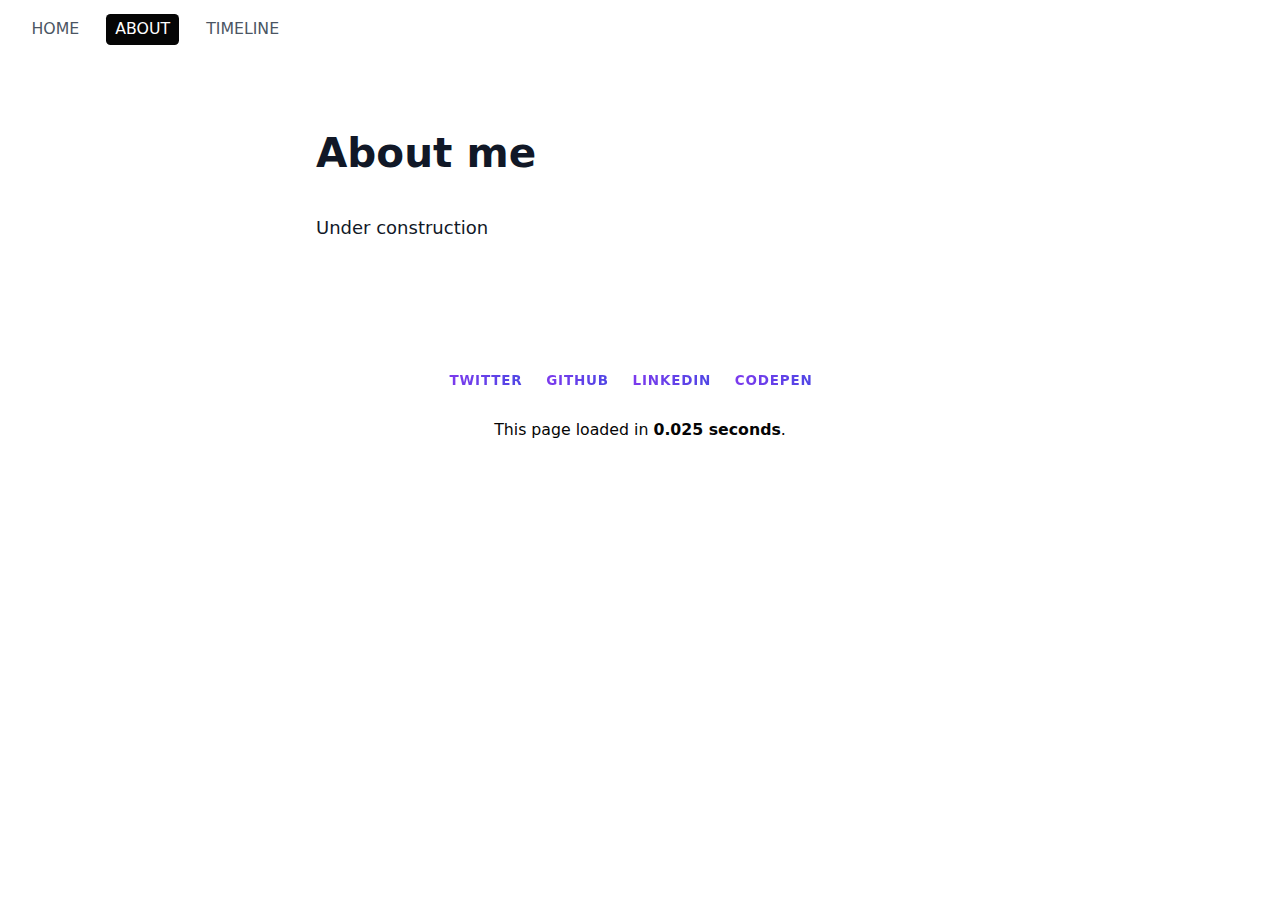
==== about/index.html @ caf1fb5d "deploy: ericvalois/ericvalois.com@c50c74c331e64dccc47ffd1e57af029adb27e770" ====
<!doctype html>
<html lang="en">
<head>
	<meta charset="UTF-8">
	<meta name="viewport" content="width=device-width, initial-scale=1">
	<meta http-equiv="X-UA-Compatible" content="IE=edge">
	<title>About me</title>
	<link rel="stylesheet" type="text/css" href="/assets/main.css" />
</head>
  <body class="font-sans text-black dark:text-white bg-white dark:bg-black">

    <nav class="flex items-center justify-between flex-wrap px-5 py-3 overflow-x-auto ">
  	
	<ul class="flex items-center">
		<li class="">
			<a 
				href="/" 
				class="filter-hover uppercase text-sm py-1 px-2 rounded mr-4 inline-block
					text-gray-600 dark:text-gray-300"
			>
				Home
			</a>
		</li>
		
			<li class="">
				<a 
					href="/about/" 
					class="filter-hover uppercase text-sm py-1 px-2 rounded mr-4 inline-block
						bg-black text-white dark:bg-white dark:text-black"
				>
					About
				</a>
			</li>
		
			<li class="">
				<a 
					href="/timeline/" 
					class="filter-hover uppercase text-sm py-1 px-2 rounded mr-4 inline-block
						text-gray-600 dark:text-gray-300"
				>
					Timeline
				</a>
			</li>
		
	</ul>
</nav>


    <main class="px-4 max-w-3xl mx-auto">
      <div class="prose dark:prose-dark py-10 lg:py-16 max-w-xl mx-auto">
  <h1>About me</h1>
  <p>
   Under construction
  </p>

</div>
    </main>

	<footer class="pb-6 text-sm text-center mt-12">

		<ul class="mt-0 mb-6 uppercase tracking-wider">
	<li class="inline list-none pr-4">
		<a class="link text-xs filter-hover transition-all font-semibold bg-clip-text text-transparent bg-gradient-to-r from-purple-600 to-indigo-600 dark:from-purple-400 dark:to-indigo-400" href="https://twitter.com/ericvalois" target="_blank" rel="noopener noreferrer">Twitter</a>
	</li>
	<li class="inline list-none pr-4">
		<a class="link text-xs" href="https://github.com/ericvalois" target="_blank" rel="noopener noreferrer">GitHub</a>
	</li>
	<li class="inline list-none pr-4">
		<a class="link text-xs" href="https://ca.linkedin.com/in/ericvalois" target="_blank" rel="noopener noreferrer">LinkedIn</a>
	</li>

	<li class="inline list-none pr-4">
		<a class="link text-xs" href="https://codepen.io/valois" target="_blank" rel="noopener noreferrer">CodePen</a>
	</li>
</ul>

		<span class="pagespeed"></span>

	</footer>

    <script defer src="/assets/main.js"></script>

	
		<!-- Cloudflare Web Analytics -->
		<script defer src='https://static.cloudflareinsights.com/beacon.min.js' data-cf-beacon='{"token": "58bc3103b95344048fcd22991de1e682"}'></script>
		<!-- End Cloudflare Web Analytics -->
	

  </body>
</html>
---- assets/main.css ----
/*! modern-normalize v1.0.0 | MIT License | https://github.com/sindresorhus/modern-normalize */:root{-moz-tab-size:4;-o-tab-size:4;tab-size:4}html{line-height:1.15;-webkit-text-size-adjust:100%}body{margin:0;font-family:system-ui,-apple-system,Segoe UI,Roboto,Helvetica,Arial,sans-serif,Apple Color Emoji,Segoe UI Emoji}hr{height:0;color:inherit}abbr[title]{-webkit-text-decoration:underline dotted;text-decoration:underline dotted}b,strong{font-weight:bolder}code,kbd,pre,samp{font-family:ui-monospace,SFMono-Regular,Consolas,Liberation Mono,Menlo,monospace;font-size:1em}small{font-size:80%}sub,sup{font-size:75%;line-height:0;position:relative;vertical-align:baseline}sub{bottom:-.25em}sup{top:-.5em}table{text-indent:0;border-color:inherit}button,input,optgroup,select,textarea{font-family:inherit;font-size:100%;line-height:1.15;margin:0}button,select{text-transform:none}[type=button],button{-webkit-appearance:button}legend{padding:0}progress{vertical-align:baseline}summary{display:list-item}blockquote,dd,dl,figure,h1,h2,h3,h4,h5,h6,hr,p,pre{margin:0}button{background-color:transparent;background-image:none}button:focus{outline:1px dotted;outline:5px auto -webkit-focus-ring-color}fieldset,ol,ul{margin:0;padding:0}ol,ul{list-style:none}html{font-family:ui-sans-serif,system-ui,-apple-system,BlinkMacSystemFont,Segoe UI,Roboto,Helvetica Neue,Arial,Noto Sans,sans-serif,Apple Color Emoji,Segoe UI Emoji,Segoe UI Symbol,Noto Color Emoji;line-height:1.5}body{font-family:inherit;line-height:inherit}*,:after,:before{box-sizing:border-box;border:0 solid #e5e7eb}hr{border-top-width:1px}img{border-style:solid}textarea{resize:vertical}input::-moz-placeholder,textarea::-moz-placeholder{color:#9ca3af}input:-ms-input-placeholder,textarea:-ms-input-placeholder{color:#9ca3af}input::placeholder,textarea::placeholder{color:#9ca3af}button{cursor:pointer}table{border-collapse:collapse}h1,h2,h3,h4,h5,h6{font-size:inherit;font-weight:inherit}a{color:inherit;text-decoration:inherit}button,input,optgroup,select,textarea{padding:0;line-height:inherit;color:inherit}code,kbd,pre,samp{font-family:ui-monospace,SFMono-Regular,Menlo,Monaco,Consolas,Liberation Mono,Courier New,monospace}audio,canvas,embed,iframe,img,object,svg,video{display:block;vertical-align:middle}img,video{max-width:100%;height:auto}html{font-size:18px}body{font-size:1rem}.icon{width:1em;height:1em}.filter-hover:not(:disabled):hover{filter:brightness(120%) hue-rotate(2deg)}@media (prefers-color-scheme:light){.filter-hover:not(:disabled):hover{filter:brightness(80%) hue-rotate(2deg)}}.dark\:prose-dark p a:not(:disabled):hover,.link:not(:disabled):hover,p a:not(:disabled):hover{filter:brightness(120%) hue-rotate(2deg)}@media (prefers-color-scheme:light){.dark\:prose-dark p a:not(:disabled):hover,.link:not(:disabled):hover,p a:not(:disabled):hover{filter:brightness(80%) hue-rotate(2deg)}}.dark\:prose-dark p a,.link,p a{-webkit-background-clip:text;background-clip:text;background-image:linear-gradient(90deg,var(--tw-gradient-stops));--tw-gradient-from:#7c3aed;--tw-gradient-stops:var(--tw-gradient-from),var(--tw-gradient-to,rgba(124,58,237,0));--tw-gradient-to:#4f46e5}@media (prefers-color-scheme:dark){.dark\:prose-dark p a,.link,p a{--tw-gradient-from:#a78bfa;--tw-gradient-stops:var(--tw-gradient-from),var(--tw-gradient-to,rgba(167,139,250,0));--tw-gradient-to:#818cf8}}.dark\:prose-dark p a,.link,p a{font-weight:600;color:transparent;transition-property:all;transition-timing-function:cubic-bezier(.4,0,.2,1);transition-duration:.15s}.default-bg{background-size:200% auto;transition:all .4s ease;box-shadow:0 4px 6px rgba(50,50,93,.11),0 1px 3px rgba(0,0,0,.08);background-image:linear-gradient(90deg,#9f7aea 0,#667eea 50%,#9f7aea)}.hover\:default-bg:hover{background-position:100%}@-webkit-keyframes gradient{0%{background-position:0 50%}50%{background-position:100% 50%}to{background-position:0 50%}}@keyframes gradient{0%{background-position:0 50%}50%{background-position:100% 50%}to{background-position:0 50%}}.zoom-img,.zoom-img-wrap{position:relative;z-index:666;transition:all .3s}img.zoom-img{cursor:pointer;cursor:-moz-zoom-out}.zoom-overlay{z-index:420;background:#fff;position:fixed;top:0;left:0;right:0;bottom:0;pointer-events:none;filter:"alpha(opacity=0)";opacity:0;transition:opacity .3s ease-in-out}.zoom-overlay-open .zoom-overlay{filter:"alpha(opacity=100)";opacity:1}.zoom-overlay-open,.zoom-overlay-transitioning{cursor:default}.zoom-overlay-transitioning .zoom-overlay{opacity:0}.prose{color:#111827;max-width:65ch}.prose a{color:#1d4ed8;text-decoration:underline;font-weight:500}.prose a:hover{color:#1d4ed8;text-decoration:none}.prose strong{color:#111827;font-weight:600}.prose ol{counter-reset:list-counter;margin-top:1.25em;margin-bottom:1.25em}.prose ol>li{position:relative;counter-increment:list-counter;padding-left:1.75em}.prose ol>li:before{content:counter(list-counter) ".";position:absolute;font-weight:400;color:#6b7280;left:0}.prose ul>li{position:relative;padding-left:1.75em}.prose ul>li:before{content:"";position:absolute;background-color:#d1d5db;border-radius:50%;width:.375em;height:.375em;top:.6875em;left:.25em}.prose hr{border-color:#e5e7eb;border-top-width:1px;margin-top:3em;margin-bottom:3em}.prose blockquote{font-weight:500;font-style:italic;color:#111827;border-left-width:.25rem;border-left-color:#e5e7eb;quotes:"\201C""\201D""\2018""\2019";margin-top:1.6em;margin-bottom:1.6em;padding-left:1em}.prose blockquote p:first-of-type:before{content:open-quote}.prose blockquote p:last-of-type:after{content:close-quote}.prose h1{color:#111827;font-weight:800;font-size:2.25em;margin-top:0;margin-bottom:.8888889em;line-height:1.1111111}.prose h2{color:#111827;font-weight:700;font-size:1.5em;margin-top:2em;margin-bottom:1em;line-height:1.3333333}.prose h3{font-size:1.25em;margin-top:1.6em;margin-bottom:.6em;line-height:1.6}.prose h3,.prose h4{color:#111827;font-weight:600}.prose h4{margin-top:1.5em;margin-bottom:.5em;line-height:1.5}.prose figure figcaption{color:#6b7280;font-size:.875em;line-height:1.4285714;margin-top:.8571429em}.prose code{color:#111827;font-weight:600;font-size:.875em}.prose code:after,.prose code:before{content:"`"}.prose a code{color:#111827}.prose pre{color:#e5e7eb;background-color:#1f2937;overflow-x:auto;font-size:.875em;line-height:1.7142857;margin-top:1.7142857em;margin-bottom:1.7142857em;border-radius:.375rem;padding:.8571429em 1.1428571em}.prose pre code{background-color:transparent;border-width:0;border-radius:0;padding:0;font-weight:400;color:inherit;font-size:inherit;font-family:inherit;line-height:inherit}.prose pre code:after,.prose pre code:before{content:""}.prose table{width:100%;table-layout:auto;text-align:left;margin-top:2em;margin-bottom:2em;font-size:.875em;line-height:1.7142857}.prose thead{color:#111827;font-weight:600;border-bottom-width:1px;border-bottom-color:#d1d5db}.prose thead th{vertical-align:bottom;padding-right:.5714286em;padding-bottom:.5714286em;padding-left:.5714286em}.prose tbody tr{border-bottom-width:1px;border-bottom-color:#e5e7eb}.prose tbody tr:last-child{border-bottom-width:0}.prose tbody td{vertical-align:top;padding:.5714286em}.prose{font-size:1rem;line-height:1.75}.prose p{margin-top:1.25em;margin-bottom:1.25em}.prose figure,.prose img,.prose video{margin-top:2em;margin-bottom:2em}.prose figure>*{margin-top:0;margin-bottom:0}.prose h2 code{font-size:.875em}.prose h3 code{font-size:.9em}.prose ul{margin-top:1.25em;margin-bottom:1.25em}.prose li{margin-top:.5em;margin-bottom:.5em}.prose>ul>li p{margin-top:.75em;margin-bottom:.75em}.prose>ul>li>:first-child{margin-top:1.25em}.prose>ul>li>:last-child{margin-bottom:1.25em}.prose>ol>li>:first-child{margin-top:1.25em}.prose>ol>li>:last-child{margin-bottom:1.25em}.prose ol ol,.prose ol ul,.prose ul ol,.prose ul ul{margin-top:.75em;margin-bottom:.75em}.prose h2+*,.prose h3+*,.prose h4+*,.prose hr+*{margin-top:0}.prose thead th:first-child{padding-left:0}.prose thead th:last-child{padding-right:0}.prose tbody td:first-child{padding-left:0}.prose tbody td:last-child{padding-right:0}.prose>:first-child{margin-top:0}.prose>:last-child{margin-bottom:0}.prose h2 a{color:#111827;text-decoration:none}.prose-sm{font-size:.875rem;line-height:1.7142857}.prose-sm p{margin-top:1.1428571em;margin-bottom:1.1428571em}.prose-sm blockquote{margin-top:1.3333333em;margin-bottom:1.3333333em;padding-left:1.1111111em}.prose-sm h1{font-size:2.1428571em;margin-top:0;margin-bottom:.8em;line-height:1.2}.prose-sm h2{font-size:1.4285714em;margin-top:1.6em;margin-bottom:.8em;line-height:1.4}.prose-sm h3{font-size:1.2857143em;margin-top:1.5555556em;margin-bottom:.4444444em;line-height:1.5555556}.prose-sm h4{margin-top:1.4285714em;margin-bottom:.5714286em;line-height:1.4285714}.prose-sm figure,.prose-sm img,.prose-sm video{margin-top:1.7142857em;margin-bottom:1.7142857em}.prose-sm figure>*{margin-top:0;margin-bottom:0}.prose-sm figure figcaption{font-size:.8571429em;line-height:1.3333333;margin-top:.6666667em}.prose-sm code{font-size:.8571429em}.prose-sm h2 code{font-size:.9em}.prose-sm h3 code{font-size:.8888889em}.prose-sm pre{font-size:.8571429em;line-height:1.6666667;margin-top:1.6666667em;margin-bottom:1.6666667em;border-radius:.25rem;padding:.6666667em 1em}.prose-sm ol,.prose-sm ul{margin-top:1.1428571em;margin-bottom:1.1428571em}.prose-sm li{margin-top:.2857143em;margin-bottom:.2857143em}.prose-sm ol>li{padding-left:1.5714286em}.prose-sm ol>li:before{left:0}.prose-sm ul>li{padding-left:1.5714286em}.prose-sm ul>li:before{height:.3571429em;width:.3571429em;top:.67857em;left:.2142857em}.prose-sm>ul>li p{margin-top:.5714286em;margin-bottom:.5714286em}.prose-sm>ul>li>:first-child{margin-top:1.1428571em}.prose-sm>ul>li>:last-child{margin-bottom:1.1428571em}.prose-sm>ol>li>:first-child{margin-top:1.1428571em}.prose-sm>ol>li>:last-child{margin-bottom:1.1428571em}.prose-sm ol ol,.prose-sm ol ul,.prose-sm ul ol,.prose-sm ul ul{margin-top:.5714286em;margin-bottom:.5714286em}.prose-sm hr{margin-top:2.8571429em;margin-bottom:2.8571429em}.prose-sm h2+*,.prose-sm h3+*,.prose-sm h4+*,.prose-sm hr+*{margin-top:0}.prose-sm table{font-size:.8571429em;line-height:1.5}.prose-sm thead th{padding-right:1em;padding-bottom:.6666667em;padding-left:1em}.prose-sm thead th:first-child{padding-left:0}.prose-sm thead th:last-child{padding-right:0}.prose-sm tbody td{padding:.6666667em 1em}.prose-sm tbody td:first-child{padding-left:0}.prose-sm tbody td:last-child{padding-right:0}.prose-sm>:first-child{margin-top:0}.prose-sm>:last-child{margin-bottom:0}@media (prefers-color-scheme:dark){.dark\:prose-dark{color:#fff}.dark\:prose-dark a{color:transparent;text-decoration:none;font-weight:400}.dark\:prose-dark a:hover{color:transparent;filter:brightness(120%) hue-rotate(2deg)}.dark\:prose-dark figure figcaption{color:#d1d5db}.dark\:prose-dark code{color:#fff}.dark\:prose-dark h1{color:#fff;margin-bottom:0}.dark\:prose-dark blockquote,.dark\:prose-dark h2,.dark\:prose-dark h3,.dark\:prose-dark h4,.dark\:prose-dark h5,.dark\:prose-dark h6,.dark\:prose-dark strong{color:#fff}.dark\:prose-dark ::-moz-selection{background-color:rgba(111,123,182,.20784313725490197)}.dark\:prose-dark ::selection{background-color:rgba(111,123,182,.20784313725490197)}.dark\:prose-dark ol>li:before{color:#e5e7eb}}.space-y-1>:not([hidden])~:not([hidden]){--tw-space-y-reverse:0;margin-top:calc(0.25rem*(1 - var(--tw-space-y-reverse)));margin-bottom:calc(0.25rem*var(--tw-space-y-reverse))}.space-y-2>:not([hidden])~:not([hidden]){--tw-space-y-reverse:0;margin-top:calc(0.5rem*(1 - var(--tw-space-y-reverse)));margin-bottom:calc(0.5rem*var(--tw-space-y-reverse))}.space-y-3>:not([hidden])~:not([hidden]){--tw-space-y-reverse:0;margin-top:calc(0.75rem*(1 - var(--tw-space-y-reverse)));margin-bottom:calc(0.75rem*var(--tw-space-y-reverse))}.space-y-4>:not([hidden])~:not([hidden]){--tw-space-y-reverse:0;margin-top:calc(1rem*(1 - var(--tw-space-y-reverse)));margin-bottom:calc(1rem*var(--tw-space-y-reverse))}.bg-black{--tw-bg-opacity:1;background-color:rgba(5,5,5,var(--tw-bg-opacity))}.bg-white{--tw-bg-opacity:1;background-color:rgba(255,255,255,var(--tw-bg-opacity))}.bg-gray-200{--tw-bg-opacity:1;background-color:rgba(229,231,235,var(--tw-bg-opacity))}.bg-green-500{--tw-bg-opacity:1;background-color:rgba(16,185,129,var(--tw-bg-opacity))}.bg-blue-500{--tw-bg-opacity:1;background-color:rgba(59,130,246,var(--tw-bg-opacity))}.bg-purple-500{--tw-bg-opacity:1;background-color:rgba(139,92,246,var(--tw-bg-opacity))}@media (prefers-color-scheme:dark){.dark\:bg-black{--tw-bg-opacity:1;background-color:rgba(5,5,5,var(--tw-bg-opacity))}.dark\:bg-white{--tw-bg-opacity:1;background-color:rgba(255,255,255,var(--tw-bg-opacity))}.dark\:bg-gray-800{--tw-bg-opacity:1;background-color:rgba(31,41,55,var(--tw-bg-opacity))}.dark\:bg-gray-900{--tw-bg-opacity:1;background-color:rgba(17,24,39,var(--tw-bg-opacity))}}.bg-opacity-20{--tw-bg-opacity:0.2}.border-white{--tw-border-opacity:1;border-color:rgba(255,255,255,var(--tw-border-opacity))}.border-gray-50{--tw-border-opacity:1;border-color:rgba(249,250,251,var(--tw-border-opacity))}@media (prefers-color-scheme:dark){.dark\:border-current{border-color:currentColor}.dark\:border-black{--tw-border-opacity:1;border-color:rgba(5,5,5,var(--tw-border-opacity))}}.rounded{border-radius:.25rem}.rounded-md{border-radius:.375rem}.rounded-full{border-radius:9999px}.border-4{border-width:4px}.inline-block{display:inline-block}.inline{display:inline}.flex{display:flex}.table{display:table}.grid{display:grid}.flex-col{flex-direction:column}.flex-wrap{flex-wrap:wrap}.items-center{align-items:center}.justify-center{justify-content:center}.justify-between{justify-content:space-between}.flex-1{flex:1 1 0%}.flex-none{flex:none}.font-sans{font-family:ui-sans-serif,system-ui,-apple-system,BlinkMacSystemFont,Segoe UI,Roboto,Helvetica Neue,Arial,Noto Sans,sans-serif,Apple Color Emoji,Segoe UI Emoji,Segoe UI Symbol,Noto Color Emoji}.font-normal{font-weight:400}.font-medium{font-weight:500}.font-semibold{font-weight:600}.font-bold{font-weight:700}.font-extrabold{font-weight:800}.h-px{height:1px}.h-full{height:100%}.text-xs{font-size:.75rem;line-height:1rem}.text-sm{font-size:.875rem;line-height:1.25rem}.text-base{font-size:1rem;line-height:1.5rem}.text-lg{font-size:1.125rem;line-height:1.75rem}.text-3xl{font-size:1.875rem;line-height:2.25rem}.list-none{list-style-type:none}.my-4{margin-top:1rem;margin-bottom:1rem}.mx-auto{margin-left:auto;margin-right:auto}.mt-0{margin-top:0}.mb-0{margin-bottom:0}.mr-1{margin-right:.25rem}.mb-2{margin-bottom:.5rem}.mr-4{margin-right:1rem}.ml-4{margin-left:1rem}.mb-6{margin-bottom:1.5rem}.mb-8{margin-bottom:2rem}.mt-12{margin-top:3rem}.mb-12{margin-bottom:3rem}.mb-32{margin-bottom:8rem}.-mt-2{margin-top:-.5rem}.-mb-12{margin-bottom:-3rem}.max-w-xl{max-width:36rem}.max-w-3xl{max-width:48rem}.object-cover{-o-object-fit:cover;object-fit:cover}.object-center{-o-object-position:center;object-position:center}.overflow-hidden{overflow:hidden}.overflow-x-auto{overflow-x:auto}.p-3{padding:.75rem}.py-1{padding-top:.25rem;padding-bottom:.25rem}.px-2{padding-left:.5rem;padding-right:.5rem}.py-3{padding-top:.75rem;padding-bottom:.75rem}.px-3{padding-left:.75rem;padding-right:.75rem}.py-4{padding-top:1rem;padding-bottom:1rem}.px-4{padding-left:1rem;padding-right:1rem}.px-5{padding-left:1.25rem;padding-right:1.25rem}.py-6{padding-top:1.5rem;padding-bottom:1.5rem}.py-10{padding-top:2.5rem;padding-bottom:2.5rem}.pt-1{padding-top:.25rem}.pt-2{padding-top:.5rem}.pr-4{padding-right:1rem}.pb-6{padding-bottom:1.5rem}.absolute{position:absolute}.inset-0{top:0;right:0;bottom:0;left:0}*{--tw-shadow:0 0 transparent}.shadow{--tw-shadow:0 1px 3px 0 rgba(0,0,0,0.1),0 1px 2px 0 rgba(0,0,0,0.06);box-shadow:var(--tw-ring-offset-shadow,0 0 transparent),var(--tw-ring-shadow,0 0 transparent),var(--tw-shadow)}*{--tw-ring-inset:var(--tw-empty,/*!*/ /*!*/);--tw-ring-offset-width:0px;--tw-ring-offset-color:#fff;--tw-ring-color:rgba(59,130,246,0.5);--tw-ring-offset-shadow:0 0 transparent;--tw-ring-shadow:0 0 transparent}.text-center{text-align:center}.text-black{--tw-text-opacity:1;color:rgba(5,5,5,var(--tw-text-opacity))}.text-white{--tw-text-opacity:1;color:rgba(255,255,255,var(--tw-text-opacity))}.text-gray-400{--tw-text-opacity:1;color:rgba(156,163,175,var(--tw-text-opacity))}.text-gray-500{--tw-text-opacity:1;color:rgba(107,114,128,var(--tw-text-opacity))}.text-gray-600{--tw-text-opacity:1;color:rgba(75,85,99,var(--tw-text-opacity))}.text-gray-700{--tw-text-opacity:1;color:rgba(55,65,81,var(--tw-text-opacity))}.text-green-800{--tw-text-opacity:1;color:rgba(6,95,70,var(--tw-text-opacity))}.text-blue-800{--tw-text-opacity:1;color:rgba(30,64,175,var(--tw-text-opacity))}.text-purple-800{--tw-text-opacity:1;color:rgba(91,33,182,var(--tw-text-opacity))}@media (prefers-color-scheme:dark){.dark\:text-black{--tw-text-opacity:1;color:rgba(5,5,5,var(--tw-text-opacity))}.dark\:text-white{--tw-text-opacity:1;color:rgba(255,255,255,var(--tw-text-opacity))}.dark\:text-gray-100{--tw-text-opacity:1;color:rgba(243,244,246,var(--tw-text-opacity))}.dark\:text-gray-300{--tw-text-opacity:1;color:rgba(209,213,219,var(--tw-text-opacity))}.dark\:text-green-200{--tw-text-opacity:1;color:rgba(167,243,208,var(--tw-text-opacity))}.dark\:text-blue-200{--tw-text-opacity:1;color:rgba(191,219,254,var(--tw-text-opacity))}.dark\:text-purple-200{--tw-text-opacity:1;color:rgba(221,214,254,var(--tw-text-opacity))}}.uppercase{text-transform:uppercase}.tracking-wider{letter-spacing:.05em}.w-12{width:3rem}.w-px{width:1px}.w-full{width:100%}.gap-2{gap:.5rem}.grid-cols-2{grid-template-columns:repeat(2,minmax(0,1fr))}.grid-rows-2{grid-template-rows:repeat(2,minmax(0,1fr))}.transition-all{transition-property:all;transition-timing-function:cubic-bezier(.4,0,.2,1);transition-duration:.15s}.transition-shadow{transition-property:box-shadow;transition-timing-function:cubic-bezier(.4,0,.2,1);transition-duration:.15s}@-webkit-keyframes spin{to{transform:rotate(1turn)}}@keyframes spin{to{transform:rotate(1turn)}}@-webkit-keyframes ping{75%,to{transform:scale(2);opacity:0}}@keyframes ping{75%,to{transform:scale(2);opacity:0}}@-webkit-keyframes pulse{50%{opacity:.5}}@keyframes pulse{50%{opacity:.5}}@-webkit-keyframes bounce{0%,to{transform:translateY(-25%);-webkit-animation-timing-function:cubic-bezier(.8,0,1,1);animation-timing-function:cubic-bezier(.8,0,1,1)}50%{transform:none;-webkit-animation-timing-function:cubic-bezier(0,0,.2,1);animation-timing-function:cubic-bezier(0,0,.2,1)}}@keyframes bounce{0%,to{transform:translateY(-25%);-webkit-animation-timing-function:cubic-bezier(.8,0,1,1);animation-timing-function:cubic-bezier(.8,0,1,1)}50%{transform:none;-webkit-animation-timing-function:cubic-bezier(0,0,.2,1);animation-timing-function:cubic-bezier(0,0,.2,1)}}@media (min-width:640px){.sm\:w-auto{width:auto}}@media (min-width:768px){.md\:space-y-0>:not([hidden])~:not([hidden]){--tw-space-y-reverse:0;margin-top:calc(0px*(1 - var(--tw-space-y-reverse)));margin-bottom:calc(0px*var(--tw-space-y-reverse))}.md\:space-x-3>:not([hidden])~:not([hidden]){--tw-space-x-reverse:0;margin-right:calc(0.75rem*var(--tw-space-x-reverse));margin-left:calc(0.75rem*(1 - var(--tw-space-x-reverse)))}.md\:space-x-4>:not([hidden])~:not([hidden]){--tw-space-x-reverse:0;margin-right:calc(1rem*var(--tw-space-x-reverse));margin-left:calc(1rem*(1 - var(--tw-space-x-reverse)))}.md\:flex-row{flex-direction:row}.md\:items-center{align-items:center}.md\:justify-center{justify-content:center}.md\:mb-12{margin-bottom:3rem}.md\:-mb-12{margin-bottom:-3rem}.md\:text-center{text-align:center}.md\:w-auto{width:auto}}@media (min-width:1024px){.lg\:py-16{padding-top:4rem;padding-bottom:4rem}}
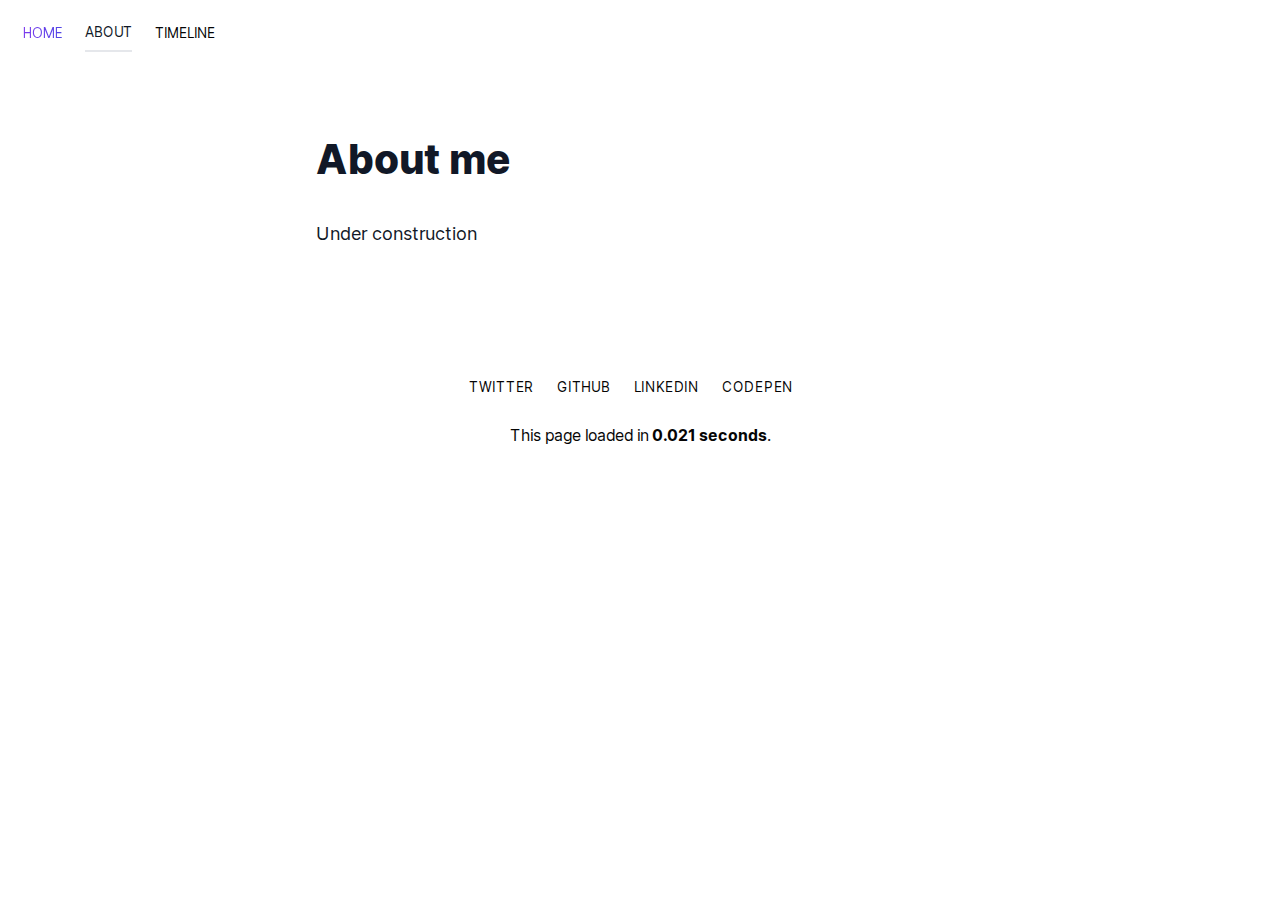
==== commit 34a09db4: "deploy: ericvalois/ericvalois.com@f5ec515b7f3a46334cfdd329dd44889caaf1032d" ====
--- a/about/index.html
+++ b/about/index.html
@@ -6,6 +6,17 @@
 	<meta http-equiv="X-UA-Compatible" content="IE=edge">
 	<title>About me</title>
 	<link rel="stylesheet" type="text/css" href="/assets/main.css" />
+	<link rel="preload" href="/fonts/inter-100-900.woff2" as="font" type="font/woff2" crossorigin>
+	<style>
+		@font-face {
+			font-family: 'Inter';
+			font-style: normal;
+			font-weight: 100 900;
+			font-display: swap;
+			src: url(/fonts/inter-100-900.woff2) format('woff2');
+			unicode-range: U+0000-00FF, U+0131, U+0152-0153, U+02BB-02BC, U+02C6, U+02DA, U+02DC, U+2000-206F, U+2074, U+20AC, U+2122, U+2191, U+2193, U+2212, U+2215, U+FEFF, U+FFFD;
+		}
+	</style>
 </head>
   <body class="font-sans text-black dark:text-white bg-white dark:bg-black">
 
@@ -15,8 +26,8 @@
 		<li class="">
 			<a 
 				href="/" 
-				class="filter-hover uppercase text-sm py-1 px-2 rounded mr-4 inline-block
-					text-gray-600 dark:text-gray-300"
+				class=" text-xs py-2 uppercase  mr-5 inline-block 
+					link"
 			>
 				Home
 			</a>
@@ -25,8 +36,8 @@
 			<li class="">
 				<a 
 					href="/about/" 
-					class="filter-hover uppercase text-sm py-1 px-2 rounded mr-4 inline-block
-						bg-black text-white dark:bg-white dark:text-black"
+					class=" text-xs uppercase py-2 mr-5 inline-block filter-hover transition-all bg-clip-text text-transparent bg-gradient-to-r from-purple-600 to-indigo-600 dark:from-purple-400 dark:to-indigo-400
+						text-gray-900 dark:text-gray-200 border-b-2 border-gray-200"
 				>
 					About
 				</a>
@@ -35,8 +46,8 @@
 			<li class="">
 				<a 
 					href="/timeline/" 
-					class="filter-hover uppercase text-sm py-1 px-2 rounded mr-4 inline-block
-						text-gray-600 dark:text-gray-300"
+					class=" text-xs uppercase py-2 mr-5 inline-block filter-hover transition-all bg-clip-text text-transparent bg-gradient-to-r from-purple-600 to-indigo-600 dark:from-purple-400 dark:to-indigo-400
+						"
 				>
 					Timeline
 				</a>
@@ -60,17 +71,17 @@
 
 		<ul class="mt-0 mb-6 uppercase tracking-wider">
 	<li class="inline list-none pr-4">
-		<a class="link text-xs filter-hover transition-all font-semibold bg-clip-text text-transparent bg-gradient-to-r from-purple-600 to-indigo-600 dark:from-purple-400 dark:to-indigo-400" href="https://twitter.com/ericvalois" target="_blank" rel="noopener noreferrer">Twitter</a>
+		<a class="filter-hover transition-all bg-clip-text text-transparent bg-gradient-to-r from-purple-600 to-indigo-600 dark:from-purple-400 dark:to-indigo-400 text-xs " href="https://twitter.com/ericvalois" target="_blank" rel="noopener noreferrer">Twitter</a>
 	</li>
 	<li class="inline list-none pr-4">
-		<a class="link text-xs" href="https://github.com/ericvalois" target="_blank" rel="noopener noreferrer">GitHub</a>
+		<a class="filter-hover transition-all bg-clip-text text-transparent bg-gradient-to-r from-purple-600 to-indigo-600 dark:from-purple-400 dark:to-indigo-400 text-xs" href="https://github.com/ericvalois" target="_blank" rel="noopener noreferrer">GitHub</a>
 	</li>
 	<li class="inline list-none pr-4">
-		<a class="link text-xs" href="https://ca.linkedin.com/in/ericvalois" target="_blank" rel="noopener noreferrer">LinkedIn</a>
+		<a class="filter-hover transition-all bg-clip-text text-transparent bg-gradient-to-r from-purple-600 to-indigo-600 dark:from-purple-400 dark:to-indigo-400 text-xs" href="https://ca.linkedin.com/in/ericvalois" target="_blank" rel="noopener noreferrer">LinkedIn</a>
 	</li>
 
 	<li class="inline list-none pr-4">
-		<a class="link text-xs" href="https://codepen.io/valois" target="_blank" rel="noopener noreferrer">CodePen</a>
+		<a class="filter-hover transition-all bg-clip-text text-transparent bg-gradient-to-r from-purple-600 to-indigo-600 dark:from-purple-400 dark:to-indigo-400 text-xs" href="https://codepen.io/valois" target="_blank" rel="noopener noreferrer">CodePen</a>
 	</li>
 </ul>
 
--- a/assets/main.css
+++ b/assets/main.css
@@ -1 +1 @@
-/*! modern-normalize v1.0.0 | MIT License | https://github.com/sindresorhus/modern-normalize */:root{-moz-tab-size:4;-o-tab-size:4;tab-size:4}html{line-height:1.15;-webkit-text-size-adjust:100%}body{margin:0;font-family:system-ui,-apple-system,Segoe UI,Roboto,Helvetica,Arial,sans-serif,Apple Color Emoji,Segoe UI Emoji}hr{height:0;color:inherit}abbr[title]{-webkit-text-decoration:underline dotted;text-decoration:underline dotted}b,strong{font-weight:bolder}code,kbd,pre,samp{font-family:ui-monospace,SFMono-Regular,Consolas,Liberation Mono,Menlo,monospace;font-size:1em}small{font-size:80%}sub,sup{font-size:75%;line-height:0;position:relative;vertical-align:baseline}sub{bottom:-.25em}sup{top:-.5em}table{text-indent:0;border-color:inherit}button,input,optgroup,select,textarea{font-family:inherit;font-size:100%;line-height:1.15;margin:0}button,select{text-transform:none}[type=button],button{-webkit-appearance:button}legend{padding:0}progress{vertical-align:baseline}summary{display:list-item}blockquote,dd,dl,figure,h1,h2,h3,h4,h5,h6,hr,p,pre{margin:0}button{background-color:transparent;background-image:none}button:focus{outline:1px dotted;outline:5px auto -webkit-focus-ring-color}fieldset,ol,ul{margin:0;padding:0}ol,ul{list-style:none}html{font-family:ui-sans-serif,system-ui,-apple-system,BlinkMacSystemFont,Segoe UI,Roboto,Helvetica Neue,Arial,Noto Sans,sans-serif,Apple Color Emoji,Segoe UI Emoji,Segoe UI Symbol,Noto Color Emoji;line-height:1.5}body{font-family:inherit;line-height:inherit}*,:after,:before{box-sizing:border-box;border:0 solid #e5e7eb}hr{border-top-width:1px}img{border-style:solid}textarea{resize:vertical}input::-moz-placeholder,textarea::-moz-placeholder{color:#9ca3af}input:-ms-input-placeholder,textarea:-ms-input-placeholder{color:#9ca3af}input::placeholder,textarea::placeholder{color:#9ca3af}button{cursor:pointer}table{border-collapse:collapse}h1,h2,h3,h4,h5,h6{font-size:inherit;font-weight:inherit}a{color:inherit;text-decoration:inherit}button,input,optgroup,select,textarea{padding:0;line-height:inherit;color:inherit}code,kbd,pre,samp{font-family:ui-monospace,SFMono-Regular,Menlo,Monaco,Consolas,Liberation Mono,Courier New,monospace}audio,canvas,embed,iframe,img,object,svg,video{display:block;vertical-align:middle}img,video{max-width:100%;height:auto}html{font-size:18px}body{font-size:1rem}.icon{width:1em;height:1em}.filter-hover:not(:disabled):hover{filter:brightness(120%) hue-rotate(2deg)}@media (prefers-color-scheme:light){.filter-hover:not(:disabled):hover{filter:brightness(80%) hue-rotate(2deg)}}.dark\:prose-dark p a:not(:disabled):hover,.link:not(:disabled):hover,p a:not(:disabled):hover{filter:brightness(120%) hue-rotate(2deg)}@media (prefers-color-scheme:light){.dark\:prose-dark p a:not(:disabled):hover,.link:not(:disabled):hover,p a:not(:disabled):hover{filter:brightness(80%) hue-rotate(2deg)}}.dark\:prose-dark p a,.link,p a{-webkit-background-clip:text;background-clip:text;background-image:linear-gradient(90deg,var(--tw-gradient-stops));--tw-gradient-from:#7c3aed;--tw-gradient-stops:var(--tw-gradient-from),var(--tw-gradient-to,rgba(124,58,237,0));--tw-gradient-to:#4f46e5}@media (prefers-color-scheme:dark){.dark\:prose-dark p a,.link,p a{--tw-gradient-from:#a78bfa;--tw-gradient-stops:var(--tw-gradient-from),var(--tw-gradient-to,rgba(167,139,250,0));--tw-gradient-to:#818cf8}}.dark\:prose-dark p a,.link,p a{font-weight:600;color:transparent;transition-property:all;transition-timing-function:cubic-bezier(.4,0,.2,1);transition-duration:.15s}.default-bg{background-size:200% auto;transition:all .4s ease;box-shadow:0 4px 6px rgba(50,50,93,.11),0 1px 3px rgba(0,0,0,.08);background-image:linear-gradient(90deg,#9f7aea 0,#667eea 50%,#9f7aea)}.hover\:default-bg:hover{background-position:100%}@-webkit-keyframes gradient{0%{background-position:0 50%}50%{background-position:100% 50%}to{background-position:0 50%}}@keyframes gradient{0%{background-position:0 50%}50%{background-position:100% 50%}to{background-position:0 50%}}.zoom-img,.zoom-img-wrap{position:relative;z-index:666;transition:all .3s}img.zoom-img{cursor:pointer;cursor:-moz-zoom-out}.zoom-overlay{z-index:420;background:#fff;position:fixed;top:0;left:0;right:0;bottom:0;pointer-events:none;filter:"alpha(opacity=0)";opacity:0;transition:opacity .3s ease-in-out}.zoom-overlay-open .zoom-overlay{filter:"alpha(opacity=100)";opacity:1}.zoom-overlay-open,.zoom-overlay-transitioning{cursor:default}.zoom-overlay-transitioning .zoom-overlay{opacity:0}.prose{color:#111827;max-width:65ch}.prose a{color:#1d4ed8;text-decoration:underline;font-weight:500}.prose a:hover{color:#1d4ed8;text-decoration:none}.prose strong{color:#111827;font-weight:600}.prose ol{counter-reset:list-counter;margin-top:1.25em;margin-bottom:1.25em}.prose ol>li{position:relative;counter-increment:list-counter;padding-left:1.75em}.prose ol>li:before{content:counter(list-counter) ".";position:absolute;font-weight:400;color:#6b7280;left:0}.prose ul>li{position:relative;padding-left:1.75em}.prose ul>li:before{content:"";position:absolute;background-color:#d1d5db;border-radius:50%;width:.375em;height:.375em;top:.6875em;left:.25em}.prose hr{border-color:#e5e7eb;border-top-width:1px;margin-top:3em;margin-bottom:3em}.prose blockquote{font-weight:500;font-style:italic;color:#111827;border-left-width:.25rem;border-left-color:#e5e7eb;quotes:"\201C""\201D""\2018""\2019";margin-top:1.6em;margin-bottom:1.6em;padding-left:1em}.prose blockquote p:first-of-type:before{content:open-quote}.prose blockquote p:last-of-type:after{content:close-quote}.prose h1{color:#111827;font-weight:800;font-size:2.25em;margin-top:0;margin-bottom:.8888889em;line-height:1.1111111}.prose h2{color:#111827;font-weight:700;font-size:1.5em;margin-top:2em;margin-bottom:1em;line-height:1.3333333}.prose h3{font-size:1.25em;margin-top:1.6em;margin-bottom:.6em;line-height:1.6}.prose h3,.prose h4{color:#111827;font-weight:600}.prose h4{margin-top:1.5em;margin-bottom:.5em;line-height:1.5}.prose figure figcaption{color:#6b7280;font-size:.875em;line-height:1.4285714;margin-top:.8571429em}.prose code{color:#111827;font-weight:600;font-size:.875em}.prose code:after,.prose code:before{content:"`"}.prose a code{color:#111827}.prose pre{color:#e5e7eb;background-color:#1f2937;overflow-x:auto;font-size:.875em;line-height:1.7142857;margin-top:1.7142857em;margin-bottom:1.7142857em;border-radius:.375rem;padding:.8571429em 1.1428571em}.prose pre code{background-color:transparent;border-width:0;border-radius:0;padding:0;font-weight:400;color:inherit;font-size:inherit;font-family:inherit;line-height:inherit}.prose pre code:after,.prose pre code:before{content:""}.prose table{width:100%;table-layout:auto;text-align:left;margin-top:2em;margin-bottom:2em;font-size:.875em;line-height:1.7142857}.prose thead{color:#111827;font-weight:600;border-bottom-width:1px;border-bottom-color:#d1d5db}.prose thead th{vertical-align:bottom;padding-right:.5714286em;padding-bottom:.5714286em;padding-left:.5714286em}.prose tbody tr{border-bottom-width:1px;border-bottom-color:#e5e7eb}.prose tbody tr:last-child{border-bottom-width:0}.prose tbody td{vertical-align:top;padding:.5714286em}.prose{font-size:1rem;line-height:1.75}.prose p{margin-top:1.25em;margin-bottom:1.25em}.prose figure,.prose img,.prose video{margin-top:2em;margin-bottom:2em}.prose figure>*{margin-top:0;margin-bottom:0}.prose h2 code{font-size:.875em}.prose h3 code{font-size:.9em}.prose ul{margin-top:1.25em;margin-bottom:1.25em}.prose li{margin-top:.5em;margin-bottom:.5em}.prose>ul>li p{margin-top:.75em;margin-bottom:.75em}.prose>ul>li>:first-child{margin-top:1.25em}.prose>ul>li>:last-child{margin-bottom:1.25em}.prose>ol>li>:first-child{margin-top:1.25em}.prose>ol>li>:last-child{margin-bottom:1.25em}.prose ol ol,.prose ol ul,.prose ul ol,.prose ul ul{margin-top:.75em;margin-bottom:.75em}.prose h2+*,.prose h3+*,.prose h4+*,.prose hr+*{margin-top:0}.prose thead th:first-child{padding-left:0}.prose thead th:last-child{padding-right:0}.prose tbody td:first-child{padding-left:0}.prose tbody td:last-child{padding-right:0}.prose>:first-child{margin-top:0}.prose>:last-child{margin-bottom:0}.prose h2 a{color:#111827;text-decoration:none}.prose-sm{font-size:.875rem;line-height:1.7142857}.prose-sm p{margin-top:1.1428571em;margin-bottom:1.1428571em}.prose-sm blockquote{margin-top:1.3333333em;margin-bottom:1.3333333em;padding-left:1.1111111em}.prose-sm h1{font-size:2.1428571em;margin-top:0;margin-bottom:.8em;line-height:1.2}.prose-sm h2{font-size:1.4285714em;margin-top:1.6em;margin-bottom:.8em;line-height:1.4}.prose-sm h3{font-size:1.2857143em;margin-top:1.5555556em;margin-bottom:.4444444em;line-height:1.5555556}.prose-sm h4{margin-top:1.4285714em;margin-bottom:.5714286em;line-height:1.4285714}.prose-sm figure,.prose-sm img,.prose-sm video{margin-top:1.7142857em;margin-bottom:1.7142857em}.prose-sm figure>*{margin-top:0;margin-bottom:0}.prose-sm figure figcaption{font-size:.8571429em;line-height:1.3333333;margin-top:.6666667em}.prose-sm code{font-size:.8571429em}.prose-sm h2 code{font-size:.9em}.prose-sm h3 code{font-size:.8888889em}.prose-sm pre{font-size:.8571429em;line-height:1.6666667;margin-top:1.6666667em;margin-bottom:1.6666667em;border-radius:.25rem;padding:.6666667em 1em}.prose-sm ol,.prose-sm ul{margin-top:1.1428571em;margin-bottom:1.1428571em}.prose-sm li{margin-top:.2857143em;margin-bottom:.2857143em}.prose-sm ol>li{padding-left:1.5714286em}.prose-sm ol>li:before{left:0}.prose-sm ul>li{padding-left:1.5714286em}.prose-sm ul>li:before{height:.3571429em;width:.3571429em;top:.67857em;left:.2142857em}.prose-sm>ul>li p{margin-top:.5714286em;margin-bottom:.5714286em}.prose-sm>ul>li>:first-child{margin-top:1.1428571em}.prose-sm>ul>li>:last-child{margin-bottom:1.1428571em}.prose-sm>ol>li>:first-child{margin-top:1.1428571em}.prose-sm>ol>li>:last-child{margin-bottom:1.1428571em}.prose-sm ol ol,.prose-sm ol ul,.prose-sm ul ol,.prose-sm ul ul{margin-top:.5714286em;margin-bottom:.5714286em}.prose-sm hr{margin-top:2.8571429em;margin-bottom:2.8571429em}.prose-sm h2+*,.prose-sm h3+*,.prose-sm h4+*,.prose-sm hr+*{margin-top:0}.prose-sm table{font-size:.8571429em;line-height:1.5}.prose-sm thead th{padding-right:1em;padding-bottom:.6666667em;padding-left:1em}.prose-sm thead th:first-child{padding-left:0}.prose-sm thead th:last-child{padding-right:0}.prose-sm tbody td{padding:.6666667em 1em}.prose-sm tbody td:first-child{padding-left:0}.prose-sm tbody td:last-child{padding-right:0}.prose-sm>:first-child{margin-top:0}.prose-sm>:last-child{margin-bottom:0}@media (prefers-color-scheme:dark){.dark\:prose-dark{color:#fff}.dark\:prose-dark a{color:transparent;text-decoration:none;font-weight:400}.dark\:prose-dark a:hover{color:transparent;filter:brightness(120%) hue-rotate(2deg)}.dark\:prose-dark figure figcaption{color:#d1d5db}.dark\:prose-dark code{color:#fff}.dark\:prose-dark h1{color:#fff;margin-bottom:0}.dark\:prose-dark blockquote,.dark\:prose-dark h2,.dark\:prose-dark h3,.dark\:prose-dark h4,.dark\:prose-dark h5,.dark\:prose-dark h6,.dark\:prose-dark strong{color:#fff}.dark\:prose-dark ::-moz-selection{background-color:rgba(111,123,182,.20784313725490197)}.dark\:prose-dark ::selection{background-color:rgba(111,123,182,.20784313725490197)}.dark\:prose-dark ol>li:before{color:#e5e7eb}}.space-y-1>:not([hidden])~:not([hidden]){--tw-space-y-reverse:0;margin-top:calc(0.25rem*(1 - var(--tw-space-y-reverse)));margin-bottom:calc(0.25rem*var(--tw-space-y-reverse))}.space-y-2>:not([hidden])~:not([hidden]){--tw-space-y-reverse:0;margin-top:calc(0.5rem*(1 - var(--tw-space-y-reverse)));margin-bottom:calc(0.5rem*var(--tw-space-y-reverse))}.space-y-3>:not([hidden])~:not([hidden]){--tw-space-y-reverse:0;margin-top:calc(0.75rem*(1 - var(--tw-space-y-reverse)));margin-bottom:calc(0.75rem*var(--tw-space-y-reverse))}.space-y-4>:not([hidden])~:not([hidden]){--tw-space-y-reverse:0;margin-top:calc(1rem*(1 - var(--tw-space-y-reverse)));margin-bottom:calc(1rem*var(--tw-space-y-reverse))}.bg-black{--tw-bg-opacity:1;background-color:rgba(5,5,5,var(--tw-bg-opacity))}.bg-white{--tw-bg-opacity:1;background-color:rgba(255,255,255,var(--tw-bg-opacity))}.bg-gray-200{--tw-bg-opacity:1;background-color:rgba(229,231,235,var(--tw-bg-opacity))}.bg-green-500{--tw-bg-opacity:1;background-color:rgba(16,185,129,var(--tw-bg-opacity))}.bg-blue-500{--tw-bg-opacity:1;background-color:rgba(59,130,246,var(--tw-bg-opacity))}.bg-purple-500{--tw-bg-opacity:1;background-color:rgba(139,92,246,var(--tw-bg-opacity))}@media (prefers-color-scheme:dark){.dark\:bg-black{--tw-bg-opacity:1;background-color:rgba(5,5,5,var(--tw-bg-opacity))}.dark\:bg-white{--tw-bg-opacity:1;background-color:rgba(255,255,255,var(--tw-bg-opacity))}.dark\:bg-gray-800{--tw-bg-opacity:1;background-color:rgba(31,41,55,var(--tw-bg-opacity))}.dark\:bg-gray-900{--tw-bg-opacity:1;background-color:rgba(17,24,39,var(--tw-bg-opacity))}}.bg-opacity-20{--tw-bg-opacity:0.2}.border-white{--tw-border-opacity:1;border-color:rgba(255,255,255,var(--tw-border-opacity))}.border-gray-50{--tw-border-opacity:1;border-color:rgba(249,250,251,var(--tw-border-opacity))}@media (prefers-color-scheme:dark){.dark\:border-current{border-color:currentColor}.dark\:border-black{--tw-border-opacity:1;border-color:rgba(5,5,5,var(--tw-border-opacity))}}.rounded{border-radius:.25rem}.rounded-md{border-radius:.375rem}.rounded-full{border-radius:9999px}.border-4{border-width:4px}.inline-block{display:inline-block}.inline{display:inline}.flex{display:flex}.table{display:table}.grid{display:grid}.flex-col{flex-direction:column}.flex-wrap{flex-wrap:wrap}.items-center{align-items:center}.justify-center{justify-content:center}.justify-between{justify-content:space-between}.flex-1{flex:1 1 0%}.flex-none{flex:none}.font-sans{font-family:ui-sans-serif,system-ui,-apple-system,BlinkMacSystemFont,Segoe UI,Roboto,Helvetica Neue,Arial,Noto Sans,sans-serif,Apple Color Emoji,Segoe UI Emoji,Segoe UI Symbol,Noto Color Emoji}.font-normal{font-weight:400}.font-medium{font-weight:500}.font-semibold{font-weight:600}.font-bold{font-weight:700}.font-extrabold{font-weight:800}.h-px{height:1px}.h-full{height:100%}.text-xs{font-size:.75rem;line-height:1rem}.text-sm{font-size:.875rem;line-height:1.25rem}.text-base{font-size:1rem;line-height:1.5rem}.text-lg{font-size:1.125rem;line-height:1.75rem}.text-3xl{font-size:1.875rem;line-height:2.25rem}.list-none{list-style-type:none}.my-4{margin-top:1rem;margin-bottom:1rem}.mx-auto{margin-left:auto;margin-right:auto}.mt-0{margin-top:0}.mb-0{margin-bottom:0}.mr-1{margin-right:.25rem}.mb-2{margin-bottom:.5rem}.mr-4{margin-right:1rem}.ml-4{margin-left:1rem}.mb-6{margin-bottom:1.5rem}.mb-8{margin-bottom:2rem}.mt-12{margin-top:3rem}.mb-12{margin-bottom:3rem}.mb-32{margin-bottom:8rem}.-mt-2{margin-top:-.5rem}.-mb-12{margin-bottom:-3rem}.max-w-xl{max-width:36rem}.max-w-3xl{max-width:48rem}.object-cover{-o-object-fit:cover;object-fit:cover}.object-center{-o-object-position:center;object-position:center}.overflow-hidden{overflow:hidden}.overflow-x-auto{overflow-x:auto}.p-3{padding:.75rem}.py-1{padding-top:.25rem;padding-bottom:.25rem}.px-2{padding-left:.5rem;padding-right:.5rem}.py-3{padding-top:.75rem;padding-bottom:.75rem}.px-3{padding-left:.75rem;padding-right:.75rem}.py-4{padding-top:1rem;padding-bottom:1rem}.px-4{padding-left:1rem;padding-right:1rem}.px-5{padding-left:1.25rem;padding-right:1.25rem}.py-6{padding-top:1.5rem;padding-bottom:1.5rem}.py-10{padding-top:2.5rem;padding-bottom:2.5rem}.pt-1{padding-top:.25rem}.pt-2{padding-top:.5rem}.pr-4{padding-right:1rem}.pb-6{padding-bottom:1.5rem}.absolute{position:absolute}.inset-0{top:0;right:0;bottom:0;left:0}*{--tw-shadow:0 0 transparent}.shadow{--tw-shadow:0 1px 3px 0 rgba(0,0,0,0.1),0 1px 2px 0 rgba(0,0,0,0.06);box-shadow:var(--tw-ring-offset-shadow,0 0 transparent),var(--tw-ring-shadow,0 0 transparent),var(--tw-shadow)}*{--tw-ring-inset:var(--tw-empty,/*!*/ /*!*/);--tw-ring-offset-width:0px;--tw-ring-offset-color:#fff;--tw-ring-color:rgba(59,130,246,0.5);--tw-ring-offset-shadow:0 0 transparent;--tw-ring-shadow:0 0 transparent}.text-center{text-align:center}.text-black{--tw-text-opacity:1;color:rgba(5,5,5,var(--tw-text-opacity))}.text-white{--tw-text-opacity:1;color:rgba(255,255,255,var(--tw-text-opacity))}.text-gray-400{--tw-text-opacity:1;color:rgba(156,163,175,var(--tw-text-opacity))}.text-gray-500{--tw-text-opacity:1;color:rgba(107,114,128,var(--tw-text-opacity))}.text-gray-600{--tw-text-opacity:1;color:rgba(75,85,99,var(--tw-text-opacity))}.text-gray-700{--tw-text-opacity:1;color:rgba(55,65,81,var(--tw-text-opacity))}.text-green-800{--tw-text-opacity:1;color:rgba(6,95,70,var(--tw-text-opacity))}.text-blue-800{--tw-text-opacity:1;color:rgba(30,64,175,var(--tw-text-opacity))}.text-purple-800{--tw-text-opacity:1;color:rgba(91,33,182,var(--tw-text-opacity))}@media (prefers-color-scheme:dark){.dark\:text-black{--tw-text-opacity:1;color:rgba(5,5,5,var(--tw-text-opacity))}.dark\:text-white{--tw-text-opacity:1;color:rgba(255,255,255,var(--tw-text-opacity))}.dark\:text-gray-100{--tw-text-opacity:1;color:rgba(243,244,246,var(--tw-text-opacity))}.dark\:text-gray-300{--tw-text-opacity:1;color:rgba(209,213,219,var(--tw-text-opacity))}.dark\:text-green-200{--tw-text-opacity:1;color:rgba(167,243,208,var(--tw-text-opacity))}.dark\:text-blue-200{--tw-text-opacity:1;color:rgba(191,219,254,var(--tw-text-opacity))}.dark\:text-purple-200{--tw-text-opacity:1;color:rgba(221,214,254,var(--tw-text-opacity))}}.uppercase{text-transform:uppercase}.tracking-wider{letter-spacing:.05em}.w-12{width:3rem}.w-px{width:1px}.w-full{width:100%}.gap-2{gap:.5rem}.grid-cols-2{grid-template-columns:repeat(2,minmax(0,1fr))}.grid-rows-2{grid-template-rows:repeat(2,minmax(0,1fr))}.transition-all{transition-property:all;transition-timing-function:cubic-bezier(.4,0,.2,1);transition-duration:.15s}.transition-shadow{transition-property:box-shadow;transition-timing-function:cubic-bezier(.4,0,.2,1);transition-duration:.15s}@-webkit-keyframes spin{to{transform:rotate(1turn)}}@keyframes spin{to{transform:rotate(1turn)}}@-webkit-keyframes ping{75%,to{transform:scale(2);opacity:0}}@keyframes ping{75%,to{transform:scale(2);opacity:0}}@-webkit-keyframes pulse{50%{opacity:.5}}@keyframes pulse{50%{opacity:.5}}@-webkit-keyframes bounce{0%,to{transform:translateY(-25%);-webkit-animation-timing-function:cubic-bezier(.8,0,1,1);animation-timing-function:cubic-bezier(.8,0,1,1)}50%{transform:none;-webkit-animation-timing-function:cubic-bezier(0,0,.2,1);animation-timing-function:cubic-bezier(0,0,.2,1)}}@keyframes bounce{0%,to{transform:translateY(-25%);-webkit-animation-timing-function:cubic-bezier(.8,0,1,1);animation-timing-function:cubic-bezier(.8,0,1,1)}50%{transform:none;-webkit-animation-timing-function:cubic-bezier(0,0,.2,1);animation-timing-function:cubic-bezier(0,0,.2,1)}}@media (min-width:640px){.sm\:w-auto{width:auto}}@media (min-width:768px){.md\:space-y-0>:not([hidden])~:not([hidden]){--tw-space-y-reverse:0;margin-top:calc(0px*(1 - var(--tw-space-y-reverse)));margin-bottom:calc(0px*var(--tw-space-y-reverse))}.md\:space-x-3>:not([hidden])~:not([hidden]){--tw-space-x-reverse:0;margin-right:calc(0.75rem*var(--tw-space-x-reverse));margin-left:calc(0.75rem*(1 - var(--tw-space-x-reverse)))}.md\:space-x-4>:not([hidden])~:not([hidden]){--tw-space-x-reverse:0;margin-right:calc(1rem*var(--tw-space-x-reverse));margin-left:calc(1rem*(1 - var(--tw-space-x-reverse)))}.md\:flex-row{flex-direction:row}.md\:items-center{align-items:center}.md\:justify-center{justify-content:center}.md\:mb-12{margin-bottom:3rem}.md\:-mb-12{margin-bottom:-3rem}.md\:text-center{text-align:center}.md\:w-auto{width:auto}}@media (min-width:1024px){.lg\:py-16{padding-top:4rem;padding-bottom:4rem}}+/*! modern-normalize v1.0.0 | MIT License | https://github.com/sindresorhus/modern-normalize */:root{-moz-tab-size:4;-o-tab-size:4;tab-size:4}html{line-height:1.15;-webkit-text-size-adjust:100%}body{margin:0;font-family:system-ui,-apple-system,Segoe UI,Roboto,Helvetica,Arial,sans-serif,Apple Color Emoji,Segoe UI Emoji}hr{height:0;color:inherit}abbr[title]{-webkit-text-decoration:underline dotted;text-decoration:underline dotted}b,strong{font-weight:bolder}code,kbd,pre,samp{font-family:ui-monospace,SFMono-Regular,Consolas,Liberation Mono,Menlo,monospace;font-size:1em}small{font-size:80%}sub,sup{font-size:75%;line-height:0;position:relative;vertical-align:baseline}sub{bottom:-.25em}sup{top:-.5em}table{text-indent:0;border-color:inherit}button,input,optgroup,select,textarea{font-family:inherit;font-size:100%;line-height:1.15;margin:0}button,select{text-transform:none}[type=button],button{-webkit-appearance:button}legend{padding:0}progress{vertical-align:baseline}summary{display:list-item}blockquote,dd,dl,figure,h1,h2,h3,h4,h5,h6,hr,p,pre{margin:0}button{background-color:transparent;background-image:none}button:focus{outline:1px dotted;outline:5px auto -webkit-focus-ring-color}fieldset,ol,ul{margin:0;padding:0}ol,ul{list-style:none}html{font-family:Inter,ui-sans-serif,system-ui;line-height:1.5}body{font-family:inherit;line-height:inherit}*,:after,:before{box-sizing:border-box;border:0 solid #e5e7eb}hr{border-top-width:1px}img{border-style:solid}textarea{resize:vertical}input::-moz-placeholder,textarea::-moz-placeholder{color:#9ca3af}input:-ms-input-placeholder,textarea:-ms-input-placeholder{color:#9ca3af}input::placeholder,textarea::placeholder{color:#9ca3af}button{cursor:pointer}table{border-collapse:collapse}h1,h2,h3,h4,h5,h6{font-size:inherit;font-weight:inherit}a{color:inherit;text-decoration:inherit}button,input,optgroup,select,textarea{padding:0;line-height:inherit;color:inherit}code,kbd,pre,samp{font-family:ui-monospace,SFMono-Regular,Menlo,Monaco,Consolas,Liberation Mono,Courier New,monospace}audio,canvas,embed,iframe,img,object,svg,video{display:block;vertical-align:middle}img,video{max-width:100%;height:auto}html{font-size:18px}body{font-size:1rem}.icon{width:1em;height:1em}.filter-hover:not(:disabled):hover{filter:brightness(120%) hue-rotate(2deg)}@media (prefers-color-scheme:light){.filter-hover:not(:disabled):hover{filter:brightness(80%) hue-rotate(2deg)}}.dark\:prose-dark p a:not(:disabled):hover,.link:not(:disabled):hover,p a:not(:disabled):hover{filter:brightness(120%) hue-rotate(2deg)}@media (prefers-color-scheme:light){.dark\:prose-dark p a:not(:disabled):hover,.link:not(:disabled):hover,p a:not(:disabled):hover{filter:brightness(80%) hue-rotate(2deg)}}.dark\:prose-dark p a,.link,p a{-webkit-background-clip:text;background-clip:text;background-image:linear-gradient(90deg,var(--tw-gradient-stops));--tw-gradient-from:#7c3aed;--tw-gradient-stops:var(--tw-gradient-from),var(--tw-gradient-to,rgba(124,58,237,0));--tw-gradient-to:#4f46e5}@media (prefers-color-scheme:dark){.dark\:prose-dark p a,.link,p a{--tw-gradient-from:#a78bfa;--tw-gradient-stops:var(--tw-gradient-from),var(--tw-gradient-to,rgba(167,139,250,0));--tw-gradient-to:#818cf8}}.dark\:prose-dark p a,.link,p a{color:transparent;transition-property:all;transition-timing-function:cubic-bezier(.4,0,.2,1);transition-duration:.15s}.default-bg{background-size:200% auto;transition:all .4s ease;box-shadow:0 4px 6px rgba(50,50,93,.11),0 1px 3px rgba(0,0,0,.08);background-image:linear-gradient(90deg,#9f7aea 0,#667eea 50%,#9f7aea)}.hover\:default-bg:hover{background-position:100%}@-webkit-keyframes gradient{0%{background-position:0 50%}50%{background-position:100% 50%}to{background-position:0 50%}}@keyframes gradient{0%{background-position:0 50%}50%{background-position:100% 50%}to{background-position:0 50%}}.zoom-img,.zoom-img-wrap{position:relative;z-index:666;transition:all .3s}img.zoom-img{cursor:pointer;cursor:-moz-zoom-out}.zoom-overlay{z-index:420;background:#fff;position:fixed;top:0;left:0;right:0;bottom:0;pointer-events:none;filter:"alpha(opacity=0)";opacity:0;transition:opacity .3s ease-in-out}.zoom-overlay-open .zoom-overlay{filter:"alpha(opacity=100)";opacity:1}.zoom-overlay-open,.zoom-overlay-transitioning{cursor:default}.zoom-overlay-transitioning .zoom-overlay{opacity:0}.prose{color:#111827;max-width:65ch}.prose a{color:#1d4ed8;text-decoration:underline;font-weight:500}.prose a:hover{color:#1d4ed8;text-decoration:none}.prose strong{color:#111827;font-weight:600}.prose ol{counter-reset:list-counter;margin-top:1.25em;margin-bottom:1.25em}.prose ol>li{position:relative;counter-increment:list-counter;padding-left:1.75em}.prose ol>li:before{content:counter(list-counter) ".";position:absolute;font-weight:400;color:#6b7280;left:0}.prose ul>li{position:relative;padding-left:1.75em}.prose ul>li:before{content:"";position:absolute;background-color:#d1d5db;border-radius:50%;width:.375em;height:.375em;top:.6875em;left:.25em}.prose hr{border-color:#e5e7eb;border-top-width:1px;margin-top:3em;margin-bottom:3em}.prose blockquote{font-weight:500;font-style:italic;color:#111827;border-left-width:.25rem;border-left-color:#e5e7eb;quotes:"\201C""\201D""\2018""\2019";margin-top:1.6em;margin-bottom:1.6em;padding-left:1em}.prose blockquote p:first-of-type:before{content:open-quote}.prose blockquote p:last-of-type:after{content:close-quote}.prose h1{color:#111827;font-weight:800;font-size:2.25em;margin-top:0;margin-bottom:.8888889em;line-height:1.1111111}.prose h2{color:#111827;font-weight:700;font-size:1.5em;margin-top:2em;margin-bottom:1em;line-height:1.3333333}.prose h3{font-size:1.25em;margin-top:1.6em;margin-bottom:.6em;line-height:1.6}.prose h3,.prose h4{color:#111827;font-weight:600}.prose h4{margin-top:1.5em;margin-bottom:.5em;line-height:1.5}.prose figure figcaption{color:#6b7280;font-size:.875em;line-height:1.4285714;margin-top:.8571429em}.prose code{color:#111827;font-weight:600;font-size:.875em}.prose code:after,.prose code:before{content:"`"}.prose a code{color:#111827}.prose pre{color:#e5e7eb;background-color:#1f2937;overflow-x:auto;font-size:.875em;line-height:1.7142857;margin-top:1.7142857em;margin-bottom:1.7142857em;border-radius:.375rem;padding:.8571429em 1.1428571em}.prose pre code{background-color:transparent;border-width:0;border-radius:0;padding:0;font-weight:400;color:inherit;font-size:inherit;font-family:inherit;line-height:inherit}.prose pre code:after,.prose pre code:before{content:""}.prose table{width:100%;table-layout:auto;text-align:left;margin-top:2em;margin-bottom:2em;font-size:.875em;line-height:1.7142857}.prose thead{color:#111827;font-weight:600;border-bottom-width:1px;border-bottom-color:#d1d5db}.prose thead th{vertical-align:bottom;padding-right:.5714286em;padding-bottom:.5714286em;padding-left:.5714286em}.prose tbody tr{border-bottom-width:1px;border-bottom-color:#e5e7eb}.prose tbody tr:last-child{border-bottom-width:0}.prose tbody td{vertical-align:top;padding:.5714286em}.prose{font-size:1rem;line-height:1.75}.prose p{margin-top:1.25em;margin-bottom:1.25em}.prose figure,.prose img,.prose video{margin-top:2em;margin-bottom:2em}.prose figure>*{margin-top:0;margin-bottom:0}.prose h2 code{font-size:.875em}.prose h3 code{font-size:.9em}.prose ul{margin-top:1.25em;margin-bottom:1.25em}.prose li{margin-top:.5em;margin-bottom:.5em}.prose>ul>li p{margin-top:.75em;margin-bottom:.75em}.prose>ul>li>:first-child{margin-top:1.25em}.prose>ul>li>:last-child{margin-bottom:1.25em}.prose>ol>li>:first-child{margin-top:1.25em}.prose>ol>li>:last-child{margin-bottom:1.25em}.prose ol ol,.prose ol ul,.prose ul ol,.prose ul ul{margin-top:.75em;margin-bottom:.75em}.prose h2+*,.prose h3+*,.prose h4+*,.prose hr+*{margin-top:0}.prose thead th:first-child{padding-left:0}.prose thead th:last-child{padding-right:0}.prose tbody td:first-child{padding-left:0}.prose tbody td:last-child{padding-right:0}.prose>:first-child{margin-top:0}.prose>:last-child{margin-bottom:0}.prose h2 a{color:#111827;text-decoration:none}.prose-sm{font-size:.875rem;line-height:1.7142857}.prose-sm p{margin-top:1.1428571em;margin-bottom:1.1428571em}.prose-sm blockquote{margin-top:1.3333333em;margin-bottom:1.3333333em;padding-left:1.1111111em}.prose-sm h1{font-size:2.1428571em;margin-top:0;margin-bottom:.8em;line-height:1.2}.prose-sm h2{font-size:1.4285714em;margin-top:1.6em;margin-bottom:.8em;line-height:1.4}.prose-sm h3{font-size:1.2857143em;margin-top:1.5555556em;margin-bottom:.4444444em;line-height:1.5555556}.prose-sm h4{margin-top:1.4285714em;margin-bottom:.5714286em;line-height:1.4285714}.prose-sm figure,.prose-sm img,.prose-sm video{margin-top:1.7142857em;margin-bottom:1.7142857em}.prose-sm figure>*{margin-top:0;margin-bottom:0}.prose-sm figure figcaption{font-size:.8571429em;line-height:1.3333333;margin-top:.6666667em}.prose-sm code{font-size:.8571429em}.prose-sm h2 code{font-size:.9em}.prose-sm h3 code{font-size:.8888889em}.prose-sm pre{font-size:.8571429em;line-height:1.6666667;margin-top:1.6666667em;margin-bottom:1.6666667em;border-radius:.25rem;padding:.6666667em 1em}.prose-sm ol,.prose-sm ul{margin-top:1.1428571em;margin-bottom:1.1428571em}.prose-sm li{margin-top:.2857143em;margin-bottom:.2857143em}.prose-sm ol>li{padding-left:1.5714286em}.prose-sm ol>li:before{left:0}.prose-sm ul>li{padding-left:1.5714286em}.prose-sm ul>li:before{height:.3571429em;width:.3571429em;top:.67857em;left:.2142857em}.prose-sm>ul>li p{margin-top:.5714286em;margin-bottom:.5714286em}.prose-sm>ul>li>:first-child{margin-top:1.1428571em}.prose-sm>ul>li>:last-child{margin-bottom:1.1428571em}.prose-sm>ol>li>:first-child{margin-top:1.1428571em}.prose-sm>ol>li>:last-child{margin-bottom:1.1428571em}.prose-sm ol ol,.prose-sm ol ul,.prose-sm ul ol,.prose-sm ul ul{margin-top:.5714286em;margin-bottom:.5714286em}.prose-sm hr{margin-top:2.8571429em;margin-bottom:2.8571429em}.prose-sm h2+*,.prose-sm h3+*,.prose-sm h4+*,.prose-sm hr+*{margin-top:0}.prose-sm table{font-size:.8571429em;line-height:1.5}.prose-sm thead th{padding-right:1em;padding-bottom:.6666667em;padding-left:1em}.prose-sm thead th:first-child{padding-left:0}.prose-sm thead th:last-child{padding-right:0}.prose-sm tbody td{padding:.6666667em 1em}.prose-sm tbody td:first-child{padding-left:0}.prose-sm tbody td:last-child{padding-right:0}.prose-sm>:first-child{margin-top:0}.prose-sm>:last-child{margin-bottom:0}@media (prefers-color-scheme:dark){.dark\:prose-dark{color:#fff}.dark\:prose-dark a{color:transparent;text-decoration:none;font-weight:400}.dark\:prose-dark a:hover{color:transparent;filter:brightness(120%) hue-rotate(2deg)}.dark\:prose-dark figure figcaption{color:#d1d5db}.dark\:prose-dark code{color:#fff}.dark\:prose-dark h1{color:#fff;margin-bottom:0}.dark\:prose-dark blockquote,.dark\:prose-dark h2,.dark\:prose-dark h3,.dark\:prose-dark h4,.dark\:prose-dark h5,.dark\:prose-dark h6,.dark\:prose-dark strong{color:#fff}.dark\:prose-dark ::-moz-selection{background-color:rgba(111,123,182,.20784313725490197)}.dark\:prose-dark ::selection{background-color:rgba(111,123,182,.20784313725490197)}.dark\:prose-dark ol>li:before{color:#e5e7eb}}.space-y-1>:not([hidden])~:not([hidden]){--tw-space-y-reverse:0;margin-top:calc(0.25rem*(1 - var(--tw-space-y-reverse)));margin-bottom:calc(0.25rem*var(--tw-space-y-reverse))}.space-y-2>:not([hidden])~:not([hidden]){--tw-space-y-reverse:0;margin-top:calc(0.5rem*(1 - var(--tw-space-y-reverse)));margin-bottom:calc(0.5rem*var(--tw-space-y-reverse))}.space-y-3>:not([hidden])~:not([hidden]){--tw-space-y-reverse:0;margin-top:calc(0.75rem*(1 - var(--tw-space-y-reverse)));margin-bottom:calc(0.75rem*var(--tw-space-y-reverse))}.space-y-4>:not([hidden])~:not([hidden]){--tw-space-y-reverse:0;margin-top:calc(1rem*(1 - var(--tw-space-y-reverse)));margin-bottom:calc(1rem*var(--tw-space-y-reverse))}.bg-white{--tw-bg-opacity:1;background-color:rgba(255,255,255,var(--tw-bg-opacity))}.bg-gray-200{--tw-bg-opacity:1;background-color:rgba(229,231,235,var(--tw-bg-opacity))}.bg-green-500{--tw-bg-opacity:1;background-color:rgba(16,185,129,var(--tw-bg-opacity))}.bg-blue-500{--tw-bg-opacity:1;background-color:rgba(59,130,246,var(--tw-bg-opacity))}.bg-purple-500{--tw-bg-opacity:1;background-color:rgba(139,92,246,var(--tw-bg-opacity))}@media (prefers-color-scheme:dark){.dark\:bg-black{--tw-bg-opacity:1;background-color:rgba(5,5,5,var(--tw-bg-opacity))}.dark\:bg-gray-800{--tw-bg-opacity:1;background-color:rgba(31,41,55,var(--tw-bg-opacity))}.dark\:bg-gray-900{--tw-bg-opacity:1;background-color:rgba(17,24,39,var(--tw-bg-opacity))}}.bg-opacity-20{--tw-bg-opacity:0.2}.border-white{--tw-border-opacity:1;border-color:rgba(255,255,255,var(--tw-border-opacity))}.border-gray-50{--tw-border-opacity:1;border-color:rgba(249,250,251,var(--tw-border-opacity))}.border-gray-200{--tw-border-opacity:1;border-color:rgba(229,231,235,var(--tw-border-opacity))}@media (prefers-color-scheme:dark){.dark\:border-current{border-color:currentColor}.dark\:border-black{--tw-border-opacity:1;border-color:rgba(5,5,5,var(--tw-border-opacity))}}.rounded{border-radius:.25rem}.rounded-md{border-radius:.375rem}.rounded-full{border-radius:9999px}.border-4{border-width:4px}.border-b-2{border-bottom-width:2px}.inline-block{display:inline-block}.inline{display:inline}.flex{display:flex}.table{display:table}.grid{display:grid}.flex-col{flex-direction:column}.flex-wrap{flex-wrap:wrap}.items-center{align-items:center}.justify-center{justify-content:center}.justify-between{justify-content:space-between}.flex-1{flex:1 1 0%}.flex-none{flex:none}.font-sans{font-family:Inter,ui-sans-serif,system-ui}.font-normal{font-weight:400}.font-medium{font-weight:500}.font-semibold{font-weight:600}.font-bold{font-weight:700}.h-px{height:1px}.h-full{height:100%}.text-xs{font-size:.75rem;line-height:1rem}.text-sm{font-size:.875rem;line-height:1.25rem}.text-base{font-size:1rem;line-height:1.5rem}.text-lg{font-size:1.125rem;line-height:1.75rem}.text-4xl{font-size:2.25rem;line-height:2.5rem}.list-none{list-style-type:none}.my-4{margin-top:1rem;margin-bottom:1rem}.mx-auto{margin-left:auto;margin-right:auto}.mt-0{margin-top:0}.mb-0{margin-bottom:0}.mr-1{margin-right:.25rem}.mb-3{margin-bottom:.75rem}.mr-4{margin-right:1rem}.ml-4{margin-left:1rem}.mr-5{margin-right:1.25rem}.mb-6{margin-bottom:1.5rem}.mb-8{margin-bottom:2rem}.mt-10{margin-top:2.5rem}.mt-12{margin-top:3rem}.mb-12{margin-bottom:3rem}.mb-16{margin-bottom:4rem}.mb-32{margin-bottom:8rem}.-mt-2{margin-top:-.5rem}.-mb-12{margin-bottom:-3rem}.max-w-xl{max-width:36rem}.max-w-3xl{max-width:48rem}.object-cover{-o-object-fit:cover;object-fit:cover}.object-center{-o-object-position:center;object-position:center}.overflow-hidden{overflow:hidden}.overflow-x-auto{overflow-x:auto}.p-3{padding:.75rem}.py-2{padding-top:.5rem;padding-bottom:.5rem}.px-2{padding-left:.5rem;padding-right:.5rem}.py-3{padding-top:.75rem;padding-bottom:.75rem}.px-3{padding-left:.75rem;padding-right:.75rem}.py-4{padding-top:1rem;padding-bottom:1rem}.px-4{padding-left:1rem;padding-right:1rem}.px-5{padding-left:1.25rem;padding-right:1.25rem}.py-10{padding-top:2.5rem;padding-bottom:2.5rem}.pt-1{padding-top:.25rem}.pt-2{padding-top:.5rem}.pr-4{padding-right:1rem}.pb-6{padding-bottom:1.5rem}.absolute{position:absolute}.inset-0{top:0;right:0;bottom:0;left:0}*{--tw-shadow:0 0 transparent}.shadow{--tw-shadow:0 1px 3px 0 rgba(0,0,0,0.1),0 1px 2px 0 rgba(0,0,0,0.06);box-shadow:var(--tw-ring-offset-shadow,0 0 transparent),var(--tw-ring-shadow,0 0 transparent),var(--tw-shadow)}*{--tw-ring-inset:var(--tw-empty,/*!*/ /*!*/);--tw-ring-offset-width:0px;--tw-ring-offset-color:#fff;--tw-ring-color:rgba(59,130,246,0.5);--tw-ring-offset-shadow:0 0 transparent;--tw-ring-shadow:0 0 transparent}.text-center{text-align:center}.text-black{--tw-text-opacity:1;color:rgba(5,5,5,var(--tw-text-opacity))}.text-gray-400{--tw-text-opacity:1;color:rgba(156,163,175,var(--tw-text-opacity))}.text-gray-500{--tw-text-opacity:1;color:rgba(107,114,128,var(--tw-text-opacity))}.text-gray-600{--tw-text-opacity:1;color:rgba(75,85,99,var(--tw-text-opacity))}.text-gray-700{--tw-text-opacity:1;color:rgba(55,65,81,var(--tw-text-opacity))}.text-gray-900{--tw-text-opacity:1;color:rgba(17,24,39,var(--tw-text-opacity))}.text-green-800{--tw-text-opacity:1;color:rgba(6,95,70,var(--tw-text-opacity))}.text-blue-800{--tw-text-opacity:1;color:rgba(30,64,175,var(--tw-text-opacity))}.text-purple-800{--tw-text-opacity:1;color:rgba(91,33,182,var(--tw-text-opacity))}@media (prefers-color-scheme:dark){.dark\:text-black{--tw-text-opacity:1;color:rgba(5,5,5,var(--tw-text-opacity))}.dark\:text-white{--tw-text-opacity:1;color:rgba(255,255,255,var(--tw-text-opacity))}.dark\:text-gray-200{--tw-text-opacity:1;color:rgba(229,231,235,var(--tw-text-opacity))}.dark\:text-gray-300{--tw-text-opacity:1;color:rgba(209,213,219,var(--tw-text-opacity))}.dark\:text-green-200{--tw-text-opacity:1;color:rgba(167,243,208,var(--tw-text-opacity))}.dark\:text-blue-200{--tw-text-opacity:1;color:rgba(191,219,254,var(--tw-text-opacity))}.dark\:text-purple-200{--tw-text-opacity:1;color:rgba(221,214,254,var(--tw-text-opacity))}}.uppercase{text-transform:uppercase}.tracking-wider{letter-spacing:.05em}.w-12{width:3rem}.w-px{width:1px}.w-full{width:100%}.gap-2{gap:.5rem}.grid-cols-2{grid-template-columns:repeat(2,minmax(0,1fr))}.grid-rows-2{grid-template-rows:repeat(2,minmax(0,1fr))}.transition-all{transition-property:all;transition-timing-function:cubic-bezier(.4,0,.2,1);transition-duration:.15s}.transition-shadow{transition-property:box-shadow;transition-timing-function:cubic-bezier(.4,0,.2,1);transition-duration:.15s}@-webkit-keyframes spin{to{transform:rotate(1turn)}}@keyframes spin{to{transform:rotate(1turn)}}@-webkit-keyframes ping{75%,to{transform:scale(2);opacity:0}}@keyframes ping{75%,to{transform:scale(2);opacity:0}}@-webkit-keyframes pulse{50%{opacity:.5}}@keyframes pulse{50%{opacity:.5}}@-webkit-keyframes bounce{0%,to{transform:translateY(-25%);-webkit-animation-timing-function:cubic-bezier(.8,0,1,1);animation-timing-function:cubic-bezier(.8,0,1,1)}50%{transform:none;-webkit-animation-timing-function:cubic-bezier(0,0,.2,1);animation-timing-function:cubic-bezier(0,0,.2,1)}}@keyframes bounce{0%,to{transform:translateY(-25%);-webkit-animation-timing-function:cubic-bezier(.8,0,1,1);animation-timing-function:cubic-bezier(.8,0,1,1)}50%{transform:none;-webkit-animation-timing-function:cubic-bezier(0,0,.2,1);animation-timing-function:cubic-bezier(0,0,.2,1)}}@media (min-width:640px){.sm\:w-auto{width:auto}}@media (min-width:768px){.md\:space-y-0>:not([hidden])~:not([hidden]){--tw-space-y-reverse:0;margin-top:calc(0px*(1 - var(--tw-space-y-reverse)));margin-bottom:calc(0px*var(--tw-space-y-reverse))}.md\:space-x-3>:not([hidden])~:not([hidden]){--tw-space-x-reverse:0;margin-right:calc(0.75rem*var(--tw-space-x-reverse));margin-left:calc(0.75rem*(1 - var(--tw-space-x-reverse)))}.md\:space-x-4>:not([hidden])~:not([hidden]){--tw-space-x-reverse:0;margin-right:calc(1rem*var(--tw-space-x-reverse));margin-left:calc(1rem*(1 - var(--tw-space-x-reverse)))}.md\:flex-row{flex-direction:row}.md\:items-center{align-items:center}.md\:mb-12{margin-bottom:3rem}.md\:-mb-12{margin-bottom:-3rem}.md\:text-center{text-align:center}.md\:w-auto{width:auto}}@media (min-width:1024px){.lg\:py-16{padding-top:4rem;padding-bottom:4rem}}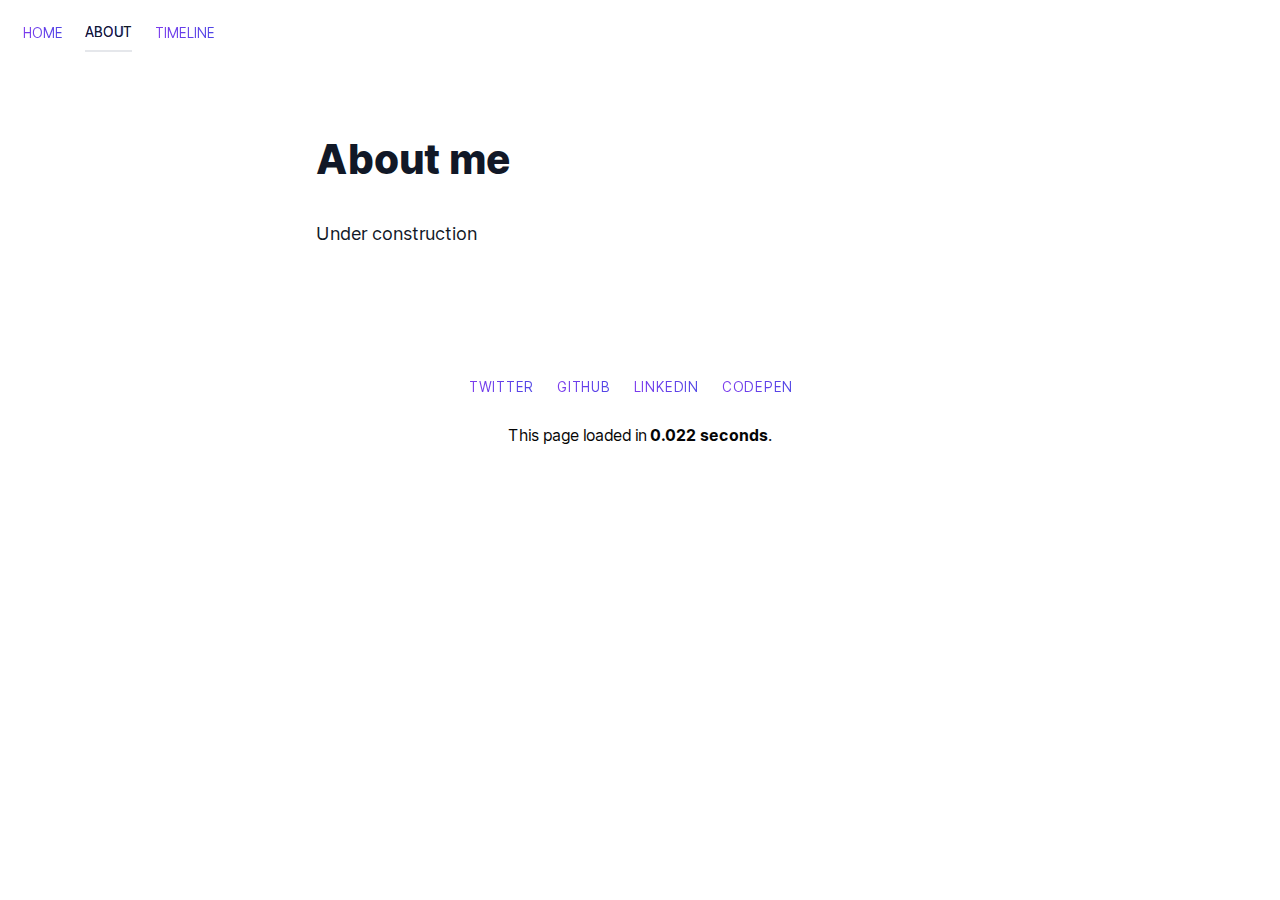
==== commit 964d29d8: "deploy: ericvalois/ericvalois.com@11035913d3a5c107046c6963749677cc70740130" ====
--- a/about/index.html
+++ b/about/index.html
@@ -4,6 +4,17 @@
 	<meta charset="UTF-8">
 	<meta name="viewport" content="width=device-width, initial-scale=1">
 	<meta http-equiv="X-UA-Compatible" content="IE=edge">
+
+	<link rel="apple-touch-icon" sizes="180x180" href="/icons/apple-touch-icon.png">
+	<link rel="icon" type="image/png" sizes="32x32" href="/icons/favicon-32x32.png">
+	<link rel="icon" type="image/png" sizes="16x16" href="/icons/favicon-16x16.png">
+	<link rel="manifest" href="/icons/site.webmanifest">
+	<link rel="mask-icon" href="/icons/safari-pinned-tab.svg" color="#5bbad5">
+	<link rel="shortcut icon" href="/icons/favicon.ico">
+	<meta name="msapplication-TileColor" content="#da532c">
+	<meta name="msapplication-config" content="/icons/browserconfig.xml">
+	<meta name="theme-color" content="#ffffff">
+
 	<title>About me</title>
 	<link rel="stylesheet" type="text/css" href="/assets/main.css" />
 	<link rel="preload" href="/fonts/inter-100-900.woff2" as="font" type="font/woff2" crossorigin>
--- a/assets/main.css
+++ b/assets/main.css
@@ -1 +1 @@
-/*! modern-normalize v1.0.0 | MIT License | https://github.com/sindresorhus/modern-normalize */:root{-moz-tab-size:4;-o-tab-size:4;tab-size:4}html{line-height:1.15;-webkit-text-size-adjust:100%}body{margin:0;font-family:system-ui,-apple-system,Segoe UI,Roboto,Helvetica,Arial,sans-serif,Apple Color Emoji,Segoe UI Emoji}hr{height:0;color:inherit}abbr[title]{-webkit-text-decoration:underline dotted;text-decoration:underline dotted}b,strong{font-weight:bolder}code,kbd,pre,samp{font-family:ui-monospace,SFMono-Regular,Consolas,Liberation Mono,Menlo,monospace;font-size:1em}small{font-size:80%}sub,sup{font-size:75%;line-height:0;position:relative;vertical-align:baseline}sub{bottom:-.25em}sup{top:-.5em}table{text-indent:0;border-color:inherit}button,input,optgroup,select,textarea{font-family:inherit;font-size:100%;line-height:1.15;margin:0}button,select{text-transform:none}[type=button],button{-webkit-appearance:button}legend{padding:0}progress{vertical-align:baseline}summary{display:list-item}blockquote,dd,dl,figure,h1,h2,h3,h4,h5,h6,hr,p,pre{margin:0}button{background-color:transparent;background-image:none}button:focus{outline:1px dotted;outline:5px auto -webkit-focus-ring-color}fieldset,ol,ul{margin:0;padding:0}ol,ul{list-style:none}html{font-family:Inter,ui-sans-serif,system-ui;line-height:1.5}body{font-family:inherit;line-height:inherit}*,:after,:before{box-sizing:border-box;border:0 solid #e5e7eb}hr{border-top-width:1px}img{border-style:solid}textarea{resize:vertical}input::-moz-placeholder,textarea::-moz-placeholder{color:#9ca3af}input:-ms-input-placeholder,textarea:-ms-input-placeholder{color:#9ca3af}input::placeholder,textarea::placeholder{color:#9ca3af}button{cursor:pointer}table{border-collapse:collapse}h1,h2,h3,h4,h5,h6{font-size:inherit;font-weight:inherit}a{color:inherit;text-decoration:inherit}button,input,optgroup,select,textarea{padding:0;line-height:inherit;color:inherit}code,kbd,pre,samp{font-family:ui-monospace,SFMono-Regular,Menlo,Monaco,Consolas,Liberation Mono,Courier New,monospace}audio,canvas,embed,iframe,img,object,svg,video{display:block;vertical-align:middle}img,video{max-width:100%;height:auto}html{font-size:18px}body{font-size:1rem}.icon{width:1em;height:1em}.filter-hover:not(:disabled):hover{filter:brightness(120%) hue-rotate(2deg)}@media (prefers-color-scheme:light){.filter-hover:not(:disabled):hover{filter:brightness(80%) hue-rotate(2deg)}}.dark\:prose-dark p a:not(:disabled):hover,.link:not(:disabled):hover,p a:not(:disabled):hover{filter:brightness(120%) hue-rotate(2deg)}@media (prefers-color-scheme:light){.dark\:prose-dark p a:not(:disabled):hover,.link:not(:disabled):hover,p a:not(:disabled):hover{filter:brightness(80%) hue-rotate(2deg)}}.dark\:prose-dark p a,.link,p a{-webkit-background-clip:text;background-clip:text;background-image:linear-gradient(90deg,var(--tw-gradient-stops));--tw-gradient-from:#7c3aed;--tw-gradient-stops:var(--tw-gradient-from),var(--tw-gradient-to,rgba(124,58,237,0));--tw-gradient-to:#4f46e5}@media (prefers-color-scheme:dark){.dark\:prose-dark p a,.link,p a{--tw-gradient-from:#a78bfa;--tw-gradient-stops:var(--tw-gradient-from),var(--tw-gradient-to,rgba(167,139,250,0));--tw-gradient-to:#818cf8}}.dark\:prose-dark p a,.link,p a{color:transparent;transition-property:all;transition-timing-function:cubic-bezier(.4,0,.2,1);transition-duration:.15s}.default-bg{background-size:200% auto;transition:all .4s ease;box-shadow:0 4px 6px rgba(50,50,93,.11),0 1px 3px rgba(0,0,0,.08);background-image:linear-gradient(90deg,#9f7aea 0,#667eea 50%,#9f7aea)}.hover\:default-bg:hover{background-position:100%}@-webkit-keyframes gradient{0%{background-position:0 50%}50%{background-position:100% 50%}to{background-position:0 50%}}@keyframes gradient{0%{background-position:0 50%}50%{background-position:100% 50%}to{background-position:0 50%}}.zoom-img,.zoom-img-wrap{position:relative;z-index:666;transition:all .3s}img.zoom-img{cursor:pointer;cursor:-moz-zoom-out}.zoom-overlay{z-index:420;background:#fff;position:fixed;top:0;left:0;right:0;bottom:0;pointer-events:none;filter:"alpha(opacity=0)";opacity:0;transition:opacity .3s ease-in-out}.zoom-overlay-open .zoom-overlay{filter:"alpha(opacity=100)";opacity:1}.zoom-overlay-open,.zoom-overlay-transitioning{cursor:default}.zoom-overlay-transitioning .zoom-overlay{opacity:0}.prose{color:#111827;max-width:65ch}.prose a{color:#1d4ed8;text-decoration:underline;font-weight:500}.prose a:hover{color:#1d4ed8;text-decoration:none}.prose strong{color:#111827;font-weight:600}.prose ol{counter-reset:list-counter;margin-top:1.25em;margin-bottom:1.25em}.prose ol>li{position:relative;counter-increment:list-counter;padding-left:1.75em}.prose ol>li:before{content:counter(list-counter) ".";position:absolute;font-weight:400;color:#6b7280;left:0}.prose ul>li{position:relative;padding-left:1.75em}.prose ul>li:before{content:"";position:absolute;background-color:#d1d5db;border-radius:50%;width:.375em;height:.375em;top:.6875em;left:.25em}.prose hr{border-color:#e5e7eb;border-top-width:1px;margin-top:3em;margin-bottom:3em}.prose blockquote{font-weight:500;font-style:italic;color:#111827;border-left-width:.25rem;border-left-color:#e5e7eb;quotes:"\201C""\201D""\2018""\2019";margin-top:1.6em;margin-bottom:1.6em;padding-left:1em}.prose blockquote p:first-of-type:before{content:open-quote}.prose blockquote p:last-of-type:after{content:close-quote}.prose h1{color:#111827;font-weight:800;font-size:2.25em;margin-top:0;margin-bottom:.8888889em;line-height:1.1111111}.prose h2{color:#111827;font-weight:700;font-size:1.5em;margin-top:2em;margin-bottom:1em;line-height:1.3333333}.prose h3{font-size:1.25em;margin-top:1.6em;margin-bottom:.6em;line-height:1.6}.prose h3,.prose h4{color:#111827;font-weight:600}.prose h4{margin-top:1.5em;margin-bottom:.5em;line-height:1.5}.prose figure figcaption{color:#6b7280;font-size:.875em;line-height:1.4285714;margin-top:.8571429em}.prose code{color:#111827;font-weight:600;font-size:.875em}.prose code:after,.prose code:before{content:"`"}.prose a code{color:#111827}.prose pre{color:#e5e7eb;background-color:#1f2937;overflow-x:auto;font-size:.875em;line-height:1.7142857;margin-top:1.7142857em;margin-bottom:1.7142857em;border-radius:.375rem;padding:.8571429em 1.1428571em}.prose pre code{background-color:transparent;border-width:0;border-radius:0;padding:0;font-weight:400;color:inherit;font-size:inherit;font-family:inherit;line-height:inherit}.prose pre code:after,.prose pre code:before{content:""}.prose table{width:100%;table-layout:auto;text-align:left;margin-top:2em;margin-bottom:2em;font-size:.875em;line-height:1.7142857}.prose thead{color:#111827;font-weight:600;border-bottom-width:1px;border-bottom-color:#d1d5db}.prose thead th{vertical-align:bottom;padding-right:.5714286em;padding-bottom:.5714286em;padding-left:.5714286em}.prose tbody tr{border-bottom-width:1px;border-bottom-color:#e5e7eb}.prose tbody tr:last-child{border-bottom-width:0}.prose tbody td{vertical-align:top;padding:.5714286em}.prose{font-size:1rem;line-height:1.75}.prose p{margin-top:1.25em;margin-bottom:1.25em}.prose figure,.prose img,.prose video{margin-top:2em;margin-bottom:2em}.prose figure>*{margin-top:0;margin-bottom:0}.prose h2 code{font-size:.875em}.prose h3 code{font-size:.9em}.prose ul{margin-top:1.25em;margin-bottom:1.25em}.prose li{margin-top:.5em;margin-bottom:.5em}.prose>ul>li p{margin-top:.75em;margin-bottom:.75em}.prose>ul>li>:first-child{margin-top:1.25em}.prose>ul>li>:last-child{margin-bottom:1.25em}.prose>ol>li>:first-child{margin-top:1.25em}.prose>ol>li>:last-child{margin-bottom:1.25em}.prose ol ol,.prose ol ul,.prose ul ol,.prose ul ul{margin-top:.75em;margin-bottom:.75em}.prose h2+*,.prose h3+*,.prose h4+*,.prose hr+*{margin-top:0}.prose thead th:first-child{padding-left:0}.prose thead th:last-child{padding-right:0}.prose tbody td:first-child{padding-left:0}.prose tbody td:last-child{padding-right:0}.prose>:first-child{margin-top:0}.prose>:last-child{margin-bottom:0}.prose h2 a{color:#111827;text-decoration:none}.prose-sm{font-size:.875rem;line-height:1.7142857}.prose-sm p{margin-top:1.1428571em;margin-bottom:1.1428571em}.prose-sm blockquote{margin-top:1.3333333em;margin-bottom:1.3333333em;padding-left:1.1111111em}.prose-sm h1{font-size:2.1428571em;margin-top:0;margin-bottom:.8em;line-height:1.2}.prose-sm h2{font-size:1.4285714em;margin-top:1.6em;margin-bottom:.8em;line-height:1.4}.prose-sm h3{font-size:1.2857143em;margin-top:1.5555556em;margin-bottom:.4444444em;line-height:1.5555556}.prose-sm h4{margin-top:1.4285714em;margin-bottom:.5714286em;line-height:1.4285714}.prose-sm figure,.prose-sm img,.prose-sm video{margin-top:1.7142857em;margin-bottom:1.7142857em}.prose-sm figure>*{margin-top:0;margin-bottom:0}.prose-sm figure figcaption{font-size:.8571429em;line-height:1.3333333;margin-top:.6666667em}.prose-sm code{font-size:.8571429em}.prose-sm h2 code{font-size:.9em}.prose-sm h3 code{font-size:.8888889em}.prose-sm pre{font-size:.8571429em;line-height:1.6666667;margin-top:1.6666667em;margin-bottom:1.6666667em;border-radius:.25rem;padding:.6666667em 1em}.prose-sm ol,.prose-sm ul{margin-top:1.1428571em;margin-bottom:1.1428571em}.prose-sm li{margin-top:.2857143em;margin-bottom:.2857143em}.prose-sm ol>li{padding-left:1.5714286em}.prose-sm ol>li:before{left:0}.prose-sm ul>li{padding-left:1.5714286em}.prose-sm ul>li:before{height:.3571429em;width:.3571429em;top:.67857em;left:.2142857em}.prose-sm>ul>li p{margin-top:.5714286em;margin-bottom:.5714286em}.prose-sm>ul>li>:first-child{margin-top:1.1428571em}.prose-sm>ul>li>:last-child{margin-bottom:1.1428571em}.prose-sm>ol>li>:first-child{margin-top:1.1428571em}.prose-sm>ol>li>:last-child{margin-bottom:1.1428571em}.prose-sm ol ol,.prose-sm ol ul,.prose-sm ul ol,.prose-sm ul ul{margin-top:.5714286em;margin-bottom:.5714286em}.prose-sm hr{margin-top:2.8571429em;margin-bottom:2.8571429em}.prose-sm h2+*,.prose-sm h3+*,.prose-sm h4+*,.prose-sm hr+*{margin-top:0}.prose-sm table{font-size:.8571429em;line-height:1.5}.prose-sm thead th{padding-right:1em;padding-bottom:.6666667em;padding-left:1em}.prose-sm thead th:first-child{padding-left:0}.prose-sm thead th:last-child{padding-right:0}.prose-sm tbody td{padding:.6666667em 1em}.prose-sm tbody td:first-child{padding-left:0}.prose-sm tbody td:last-child{padding-right:0}.prose-sm>:first-child{margin-top:0}.prose-sm>:last-child{margin-bottom:0}@media (prefers-color-scheme:dark){.dark\:prose-dark{color:#fff}.dark\:prose-dark a{color:transparent;text-decoration:none;font-weight:400}.dark\:prose-dark a:hover{color:transparent;filter:brightness(120%) hue-rotate(2deg)}.dark\:prose-dark figure figcaption{color:#d1d5db}.dark\:prose-dark code{color:#fff}.dark\:prose-dark h1{color:#fff;margin-bottom:0}.dark\:prose-dark blockquote,.dark\:prose-dark h2,.dark\:prose-dark h3,.dark\:prose-dark h4,.dark\:prose-dark h5,.dark\:prose-dark h6,.dark\:prose-dark strong{color:#fff}.dark\:prose-dark ::-moz-selection{background-color:rgba(111,123,182,.20784313725490197)}.dark\:prose-dark ::selection{background-color:rgba(111,123,182,.20784313725490197)}.dark\:prose-dark ol>li:before{color:#e5e7eb}}.space-y-1>:not([hidden])~:not([hidden]){--tw-space-y-reverse:0;margin-top:calc(0.25rem*(1 - var(--tw-space-y-reverse)));margin-bottom:calc(0.25rem*var(--tw-space-y-reverse))}.space-y-2>:not([hidden])~:not([hidden]){--tw-space-y-reverse:0;margin-top:calc(0.5rem*(1 - var(--tw-space-y-reverse)));margin-bottom:calc(0.5rem*var(--tw-space-y-reverse))}.space-y-3>:not([hidden])~:not([hidden]){--tw-space-y-reverse:0;margin-top:calc(0.75rem*(1 - var(--tw-space-y-reverse)));margin-bottom:calc(0.75rem*var(--tw-space-y-reverse))}.space-y-4>:not([hidden])~:not([hidden]){--tw-space-y-reverse:0;margin-top:calc(1rem*(1 - var(--tw-space-y-reverse)));margin-bottom:calc(1rem*var(--tw-space-y-reverse))}.bg-white{--tw-bg-opacity:1;background-color:rgba(255,255,255,var(--tw-bg-opacity))}.bg-gray-200{--tw-bg-opacity:1;background-color:rgba(229,231,235,var(--tw-bg-opacity))}.bg-green-500{--tw-bg-opacity:1;background-color:rgba(16,185,129,var(--tw-bg-opacity))}.bg-blue-500{--tw-bg-opacity:1;background-color:rgba(59,130,246,var(--tw-bg-opacity))}.bg-purple-500{--tw-bg-opacity:1;background-color:rgba(139,92,246,var(--tw-bg-opacity))}@media (prefers-color-scheme:dark){.dark\:bg-black{--tw-bg-opacity:1;background-color:rgba(5,5,5,var(--tw-bg-opacity))}.dark\:bg-gray-800{--tw-bg-opacity:1;background-color:rgba(31,41,55,var(--tw-bg-opacity))}.dark\:bg-gray-900{--tw-bg-opacity:1;background-color:rgba(17,24,39,var(--tw-bg-opacity))}}.bg-opacity-20{--tw-bg-opacity:0.2}.border-white{--tw-border-opacity:1;border-color:rgba(255,255,255,var(--tw-border-opacity))}.border-gray-50{--tw-border-opacity:1;border-color:rgba(249,250,251,var(--tw-border-opacity))}.border-gray-200{--tw-border-opacity:1;border-color:rgba(229,231,235,var(--tw-border-opacity))}@media (prefers-color-scheme:dark){.dark\:border-current{border-color:currentColor}.dark\:border-black{--tw-border-opacity:1;border-color:rgba(5,5,5,var(--tw-border-opacity))}}.rounded{border-radius:.25rem}.rounded-md{border-radius:.375rem}.rounded-full{border-radius:9999px}.border-4{border-width:4px}.border-b-2{border-bottom-width:2px}.inline-block{display:inline-block}.inline{display:inline}.flex{display:flex}.table{display:table}.grid{display:grid}.flex-col{flex-direction:column}.flex-wrap{flex-wrap:wrap}.items-center{align-items:center}.justify-center{justify-content:center}.justify-between{justify-content:space-between}.flex-1{flex:1 1 0%}.flex-none{flex:none}.font-sans{font-family:Inter,ui-sans-serif,system-ui}.font-normal{font-weight:400}.font-medium{font-weight:500}.font-semibold{font-weight:600}.font-bold{font-weight:700}.h-px{height:1px}.h-full{height:100%}.text-xs{font-size:.75rem;line-height:1rem}.text-sm{font-size:.875rem;line-height:1.25rem}.text-base{font-size:1rem;line-height:1.5rem}.text-lg{font-size:1.125rem;line-height:1.75rem}.text-4xl{font-size:2.25rem;line-height:2.5rem}.list-none{list-style-type:none}.my-4{margin-top:1rem;margin-bottom:1rem}.mx-auto{margin-left:auto;margin-right:auto}.mt-0{margin-top:0}.mb-0{margin-bottom:0}.mr-1{margin-right:.25rem}.mb-3{margin-bottom:.75rem}.mr-4{margin-right:1rem}.ml-4{margin-left:1rem}.mr-5{margin-right:1.25rem}.mb-6{margin-bottom:1.5rem}.mb-8{margin-bottom:2rem}.mt-10{margin-top:2.5rem}.mt-12{margin-top:3rem}.mb-12{margin-bottom:3rem}.mb-16{margin-bottom:4rem}.mb-32{margin-bottom:8rem}.-mt-2{margin-top:-.5rem}.-mb-12{margin-bottom:-3rem}.max-w-xl{max-width:36rem}.max-w-3xl{max-width:48rem}.object-cover{-o-object-fit:cover;object-fit:cover}.object-center{-o-object-position:center;object-position:center}.overflow-hidden{overflow:hidden}.overflow-x-auto{overflow-x:auto}.p-3{padding:.75rem}.py-2{padding-top:.5rem;padding-bottom:.5rem}.px-2{padding-left:.5rem;padding-right:.5rem}.py-3{padding-top:.75rem;padding-bottom:.75rem}.px-3{padding-left:.75rem;padding-right:.75rem}.py-4{padding-top:1rem;padding-bottom:1rem}.px-4{padding-left:1rem;padding-right:1rem}.px-5{padding-left:1.25rem;padding-right:1.25rem}.py-10{padding-top:2.5rem;padding-bottom:2.5rem}.pt-1{padding-top:.25rem}.pt-2{padding-top:.5rem}.pr-4{padding-right:1rem}.pb-6{padding-bottom:1.5rem}.absolute{position:absolute}.inset-0{top:0;right:0;bottom:0;left:0}*{--tw-shadow:0 0 transparent}.shadow{--tw-shadow:0 1px 3px 0 rgba(0,0,0,0.1),0 1px 2px 0 rgba(0,0,0,0.06);box-shadow:var(--tw-ring-offset-shadow,0 0 transparent),var(--tw-ring-shadow,0 0 transparent),var(--tw-shadow)}*{--tw-ring-inset:var(--tw-empty,/*!*/ /*!*/);--tw-ring-offset-width:0px;--tw-ring-offset-color:#fff;--tw-ring-color:rgba(59,130,246,0.5);--tw-ring-offset-shadow:0 0 transparent;--tw-ring-shadow:0 0 transparent}.text-center{text-align:center}.text-black{--tw-text-opacity:1;color:rgba(5,5,5,var(--tw-text-opacity))}.text-gray-400{--tw-text-opacity:1;color:rgba(156,163,175,var(--tw-text-opacity))}.text-gray-500{--tw-text-opacity:1;color:rgba(107,114,128,var(--tw-text-opacity))}.text-gray-600{--tw-text-opacity:1;color:rgba(75,85,99,var(--tw-text-opacity))}.text-gray-700{--tw-text-opacity:1;color:rgba(55,65,81,var(--tw-text-opacity))}.text-gray-900{--tw-text-opacity:1;color:rgba(17,24,39,var(--tw-text-opacity))}.text-green-800{--tw-text-opacity:1;color:rgba(6,95,70,var(--tw-text-opacity))}.text-blue-800{--tw-text-opacity:1;color:rgba(30,64,175,var(--tw-text-opacity))}.text-purple-800{--tw-text-opacity:1;color:rgba(91,33,182,var(--tw-text-opacity))}@media (prefers-color-scheme:dark){.dark\:text-black{--tw-text-opacity:1;color:rgba(5,5,5,var(--tw-text-opacity))}.dark\:text-white{--tw-text-opacity:1;color:rgba(255,255,255,var(--tw-text-opacity))}.dark\:text-gray-200{--tw-text-opacity:1;color:rgba(229,231,235,var(--tw-text-opacity))}.dark\:text-gray-300{--tw-text-opacity:1;color:rgba(209,213,219,var(--tw-text-opacity))}.dark\:text-green-200{--tw-text-opacity:1;color:rgba(167,243,208,var(--tw-text-opacity))}.dark\:text-blue-200{--tw-text-opacity:1;color:rgba(191,219,254,var(--tw-text-opacity))}.dark\:text-purple-200{--tw-text-opacity:1;color:rgba(221,214,254,var(--tw-text-opacity))}}.uppercase{text-transform:uppercase}.tracking-wider{letter-spacing:.05em}.w-12{width:3rem}.w-px{width:1px}.w-full{width:100%}.gap-2{gap:.5rem}.grid-cols-2{grid-template-columns:repeat(2,minmax(0,1fr))}.grid-rows-2{grid-template-rows:repeat(2,minmax(0,1fr))}.transition-all{transition-property:all;transition-timing-function:cubic-bezier(.4,0,.2,1);transition-duration:.15s}.transition-shadow{transition-property:box-shadow;transition-timing-function:cubic-bezier(.4,0,.2,1);transition-duration:.15s}@-webkit-keyframes spin{to{transform:rotate(1turn)}}@keyframes spin{to{transform:rotate(1turn)}}@-webkit-keyframes ping{75%,to{transform:scale(2);opacity:0}}@keyframes ping{75%,to{transform:scale(2);opacity:0}}@-webkit-keyframes pulse{50%{opacity:.5}}@keyframes pulse{50%{opacity:.5}}@-webkit-keyframes bounce{0%,to{transform:translateY(-25%);-webkit-animation-timing-function:cubic-bezier(.8,0,1,1);animation-timing-function:cubic-bezier(.8,0,1,1)}50%{transform:none;-webkit-animation-timing-function:cubic-bezier(0,0,.2,1);animation-timing-function:cubic-bezier(0,0,.2,1)}}@keyframes bounce{0%,to{transform:translateY(-25%);-webkit-animation-timing-function:cubic-bezier(.8,0,1,1);animation-timing-function:cubic-bezier(.8,0,1,1)}50%{transform:none;-webkit-animation-timing-function:cubic-bezier(0,0,.2,1);animation-timing-function:cubic-bezier(0,0,.2,1)}}@media (min-width:640px){.sm\:w-auto{width:auto}}@media (min-width:768px){.md\:space-y-0>:not([hidden])~:not([hidden]){--tw-space-y-reverse:0;margin-top:calc(0px*(1 - var(--tw-space-y-reverse)));margin-bottom:calc(0px*var(--tw-space-y-reverse))}.md\:space-x-3>:not([hidden])~:not([hidden]){--tw-space-x-reverse:0;margin-right:calc(0.75rem*var(--tw-space-x-reverse));margin-left:calc(0.75rem*(1 - var(--tw-space-x-reverse)))}.md\:space-x-4>:not([hidden])~:not([hidden]){--tw-space-x-reverse:0;margin-right:calc(1rem*var(--tw-space-x-reverse));margin-left:calc(1rem*(1 - var(--tw-space-x-reverse)))}.md\:flex-row{flex-direction:row}.md\:items-center{align-items:center}.md\:mb-12{margin-bottom:3rem}.md\:-mb-12{margin-bottom:-3rem}.md\:text-center{text-align:center}.md\:w-auto{width:auto}}@media (min-width:1024px){.lg\:py-16{padding-top:4rem;padding-bottom:4rem}}+/*! modern-normalize v1.0.0 | MIT License | https://github.com/sindresorhus/modern-normalize */:root{-moz-tab-size:4;-o-tab-size:4;tab-size:4}html{line-height:1.15;-webkit-text-size-adjust:100%}body{margin:0;font-family:system-ui,-apple-system,Segoe UI,Roboto,Helvetica,Arial,sans-serif,Apple Color Emoji,Segoe UI Emoji}hr{height:0;color:inherit}abbr[title]{-webkit-text-decoration:underline dotted;text-decoration:underline dotted}b,strong{font-weight:bolder}code,kbd,pre,samp{font-family:ui-monospace,SFMono-Regular,Consolas,Liberation Mono,Menlo,monospace;font-size:1em}small{font-size:80%}sub,sup{font-size:75%;line-height:0;position:relative;vertical-align:baseline}sub{bottom:-.25em}sup{top:-.5em}table{text-indent:0;border-color:inherit}button,input,optgroup,select,textarea{font-family:inherit;font-size:100%;line-height:1.15;margin:0}button,select{text-transform:none}[type=button],button{-webkit-appearance:button}legend{padding:0}progress{vertical-align:baseline}summary{display:list-item}blockquote,dd,dl,figure,h1,h2,h3,h4,h5,h6,hr,p,pre{margin:0}button{background-color:transparent;background-image:none}button:focus{outline:1px dotted;outline:5px auto -webkit-focus-ring-color}fieldset,ol,ul{margin:0;padding:0}ol,ul{list-style:none}html{font-family:Inter,ui-sans-serif,system-ui;line-height:1.5}body{font-family:inherit;line-height:inherit}*,:after,:before{box-sizing:border-box;border:0 solid #e5e7eb}hr{border-top-width:1px}img{border-style:solid}textarea{resize:vertical}input::-moz-placeholder,textarea::-moz-placeholder{color:#9ca3af}input:-ms-input-placeholder,textarea:-ms-input-placeholder{color:#9ca3af}input::placeholder,textarea::placeholder{color:#9ca3af}button{cursor:pointer}table{border-collapse:collapse}h1,h2,h3,h4,h5,h6{font-size:inherit;font-weight:inherit}a{color:inherit;text-decoration:inherit}button,input,optgroup,select,textarea{padding:0;line-height:inherit;color:inherit}code,kbd,pre,samp{font-family:ui-monospace,SFMono-Regular,Menlo,Monaco,Consolas,Liberation Mono,Courier New,monospace}audio,canvas,embed,iframe,img,object,svg,video{display:block;vertical-align:middle}img,video{max-width:100%;height:auto}html{font-size:18px}body{font-size:1rem}.icon{width:1em;height:1em}.filter-hover:not(:disabled):hover{filter:brightness(120%) hue-rotate(2deg)}@media (prefers-color-scheme:light){.filter-hover:not(:disabled):hover{filter:brightness(80%) hue-rotate(2deg)}}.dark\:prose-dark p a:not(:disabled):hover,.link:not(:disabled):hover,p a:not(:disabled):hover{filter:brightness(120%) hue-rotate(2deg)}@media (prefers-color-scheme:light){.dark\:prose-dark p a:not(:disabled):hover,.link:not(:disabled):hover,p a:not(:disabled):hover{filter:brightness(80%) hue-rotate(2deg)}}.dark\:prose-dark p a,.link,p a{-webkit-background-clip:text;background-clip:text;background-image:linear-gradient(90deg,var(--tw-gradient-stops));--tw-gradient-from:#7c3aed;--tw-gradient-stops:var(--tw-gradient-from),var(--tw-gradient-to,rgba(124,58,237,0));--tw-gradient-to:#4f46e5}@media (prefers-color-scheme:dark){.dark\:prose-dark p a,.link,p a{--tw-gradient-from:#a78bfa;--tw-gradient-stops:var(--tw-gradient-from),var(--tw-gradient-to,rgba(167,139,250,0));--tw-gradient-to:#818cf8}}.dark\:prose-dark p a,.link,p a{color:transparent;transition-property:all;transition-timing-function:cubic-bezier(.4,0,.2,1);transition-duration:.15s}.default-bg{background-size:200% auto;transition:all .4s ease;box-shadow:0 4px 6px rgba(50,50,93,.11),0 1px 3px rgba(0,0,0,.08);background-image:linear-gradient(90deg,#9f7aea 0,#667eea 50%,#9f7aea)}@-webkit-keyframes gradient{0%{background-position:0 50%}50%{background-position:100% 50%}to{background-position:0 50%}}@keyframes gradient{0%{background-position:0 50%}50%{background-position:100% 50%}to{background-position:0 50%}}.prose{color:#111827;max-width:65ch}.prose [class~=lead]{color:#4b5563;font-size:1.25em;line-height:1.6;margin-top:1.2em;margin-bottom:1.2em}.prose a{color:#1d4ed8;text-decoration:underline;font-weight:500}.prose a:hover{color:#1d4ed8;text-decoration:none}.prose strong{color:#111827;font-weight:600}.prose ol{counter-reset:list-counter;margin-top:1.25em;margin-bottom:1.25em}.prose ol>li{position:relative;counter-increment:list-counter;padding-left:1.75em}.prose ol>li:before{content:counter(list-counter) ".";position:absolute;font-weight:400;color:#6b7280;left:0}.prose ul>li{position:relative;padding-left:1.75em}.prose ul>li:before{content:"";position:absolute;background-color:#d1d5db;border-radius:50%;width:.375em;height:.375em;top:.6875em;left:.25em}.prose hr{border-color:#e5e7eb;border-top-width:1px;margin-top:3em;margin-bottom:3em}.prose blockquote{font-weight:500;font-style:italic;color:#111827;border-left-width:.25rem;border-left-color:#e5e7eb;quotes:"\201C""\201D""\2018""\2019";margin-top:1.6em;margin-bottom:1.6em;padding-left:1em}.prose blockquote p:first-of-type:before{content:open-quote}.prose blockquote p:last-of-type:after{content:close-quote}.prose h1{color:#111827;font-weight:800;font-size:2.25em;margin-top:0;margin-bottom:.8888889em;line-height:1.1111111}.prose h2{color:#111827;font-weight:700;font-size:1.5em;margin-top:2em;margin-bottom:1em;line-height:1.3333333}.prose h3{font-size:1.25em;margin-top:1.6em;margin-bottom:.6em;line-height:1.6}.prose h3,.prose h4{color:#111827;font-weight:600}.prose h4{margin-top:1.5em;margin-bottom:.5em;line-height:1.5}.prose figure figcaption{color:#6b7280;font-size:.875em;line-height:1.4285714;margin-top:.8571429em}.prose code{color:#111827;font-weight:600;font-size:.875em}.prose code:after,.prose code:before{content:"`"}.prose a code{color:#111827}.prose pre{color:#e5e7eb;background-color:#1f2937;overflow-x:auto;font-size:.875em;line-height:1.7142857;margin-top:1.7142857em;margin-bottom:1.7142857em;border-radius:.375rem;padding:.8571429em 1.1428571em}.prose pre code{background-color:transparent;border-width:0;border-radius:0;padding:0;font-weight:400;color:inherit;font-size:inherit;font-family:inherit;line-height:inherit}.prose pre code:after,.prose pre code:before{content:""}.prose table{width:100%;table-layout:auto;text-align:left;margin-top:2em;margin-bottom:2em;font-size:.875em;line-height:1.7142857}.prose thead{color:#111827;font-weight:600;border-bottom-width:1px;border-bottom-color:#d1d5db}.prose thead th{vertical-align:bottom;padding-right:.5714286em;padding-bottom:.5714286em;padding-left:.5714286em}.prose tbody tr{border-bottom-width:1px;border-bottom-color:#e5e7eb}.prose tbody tr:last-child{border-bottom-width:0}.prose tbody td{vertical-align:top;padding:.5714286em}.prose{font-size:1rem;line-height:1.75}.prose p{margin-top:1.25em;margin-bottom:1.25em}.prose figure,.prose img,.prose video{margin-top:2em;margin-bottom:2em}.prose figure>*{margin-top:0;margin-bottom:0}.prose h2 code{font-size:.875em}.prose h3 code{font-size:.9em}.prose ul{margin-top:1.25em;margin-bottom:1.25em}.prose li{margin-top:.5em;margin-bottom:.5em}.prose>ul>li p{margin-top:.75em;margin-bottom:.75em}.prose>ul>li>:first-child{margin-top:1.25em}.prose>ul>li>:last-child{margin-bottom:1.25em}.prose>ol>li>:first-child{margin-top:1.25em}.prose>ol>li>:last-child{margin-bottom:1.25em}.prose ol ol,.prose ol ul,.prose ul ol,.prose ul ul{margin-top:.75em;margin-bottom:.75em}.prose h2+*,.prose h3+*,.prose h4+*,.prose hr+*{margin-top:0}.prose thead th:first-child{padding-left:0}.prose thead th:last-child{padding-right:0}.prose tbody td:first-child{padding-left:0}.prose tbody td:last-child{padding-right:0}.prose>:first-child{margin-top:0}.prose>:last-child{margin-bottom:0}.prose h2 a{color:#111827;text-decoration:none}.prose-sm{font-size:.875rem;line-height:1.7142857}.prose-sm p{margin-top:1.1428571em;margin-bottom:1.1428571em}.prose-sm [class~=lead]{font-size:1.2857143em;line-height:1.5555556;margin-top:.8888889em;margin-bottom:.8888889em}.prose-sm blockquote{margin-top:1.3333333em;margin-bottom:1.3333333em;padding-left:1.1111111em}.prose-sm h1{font-size:2.1428571em;margin-top:0;margin-bottom:.8em;line-height:1.2}.prose-sm h2{font-size:1.4285714em;margin-top:1.6em;margin-bottom:.8em;line-height:1.4}.prose-sm h3{font-size:1.2857143em;margin-top:1.5555556em;margin-bottom:.4444444em;line-height:1.5555556}.prose-sm h4{margin-top:1.4285714em;margin-bottom:.5714286em;line-height:1.4285714}.prose-sm figure,.prose-sm img,.prose-sm video{margin-top:1.7142857em;margin-bottom:1.7142857em}.prose-sm figure>*{margin-top:0;margin-bottom:0}.prose-sm figure figcaption{font-size:.8571429em;line-height:1.3333333;margin-top:.6666667em}.prose-sm code{font-size:.8571429em}.prose-sm h2 code{font-size:.9em}.prose-sm h3 code{font-size:.8888889em}.prose-sm pre{font-size:.8571429em;line-height:1.6666667;margin-top:1.6666667em;margin-bottom:1.6666667em;border-radius:.25rem;padding:.6666667em 1em}.prose-sm ol,.prose-sm ul{margin-top:1.1428571em;margin-bottom:1.1428571em}.prose-sm li{margin-top:.2857143em;margin-bottom:.2857143em}.prose-sm ol>li{padding-left:1.5714286em}.prose-sm ol>li:before{left:0}.prose-sm ul>li{padding-left:1.5714286em}.prose-sm ul>li:before{height:.3571429em;width:.3571429em;top:.67857em;left:.2142857em}.prose-sm>ul>li p{margin-top:.5714286em;margin-bottom:.5714286em}.prose-sm>ul>li>:first-child{margin-top:1.1428571em}.prose-sm>ul>li>:last-child{margin-bottom:1.1428571em}.prose-sm>ol>li>:first-child{margin-top:1.1428571em}.prose-sm>ol>li>:last-child{margin-bottom:1.1428571em}.prose-sm ol ol,.prose-sm ol ul,.prose-sm ul ol,.prose-sm ul ul{margin-top:.5714286em;margin-bottom:.5714286em}.prose-sm hr{margin-top:2.8571429em;margin-bottom:2.8571429em}.prose-sm h2+*,.prose-sm h3+*,.prose-sm h4+*,.prose-sm hr+*{margin-top:0}.prose-sm table{font-size:.8571429em;line-height:1.5}.prose-sm thead th{padding-right:1em;padding-bottom:.6666667em;padding-left:1em}.prose-sm thead th:first-child{padding-left:0}.prose-sm thead th:last-child{padding-right:0}.prose-sm tbody td{padding:.6666667em 1em}.prose-sm tbody td:first-child{padding-left:0}.prose-sm tbody td:last-child{padding-right:0}.prose-sm>:first-child{margin-top:0}.prose-sm>:last-child{margin-bottom:0}@media (prefers-color-scheme:dark){.dark\:prose-dark{color:#fff}.dark\:prose-dark a{color:transparent;text-decoration:none;font-weight:400}.dark\:prose-dark a:hover{color:transparent;filter:brightness(120%) hue-rotate(2deg)}.dark\:prose-dark [class~=lead]{color:#fff;font-weight:400;margin-top:0}.dark\:prose-dark figure figcaption{color:#d1d5db}.dark\:prose-dark code{color:#fff}.dark\:prose-dark h1{color:#fff;margin-bottom:0}.dark\:prose-dark blockquote,.dark\:prose-dark h2,.dark\:prose-dark h3,.dark\:prose-dark h4,.dark\:prose-dark h5,.dark\:prose-dark h6,.dark\:prose-dark strong{color:#fff}.dark\:prose-dark ::-moz-selection{background-color:rgba(111,123,182,.20784313725490197)}.dark\:prose-dark ::selection{background-color:rgba(111,123,182,.20784313725490197)}.dark\:prose-dark ol>li:before{color:#e5e7eb}}.space-y-1>:not([hidden])~:not([hidden]){--tw-space-y-reverse:0;margin-top:calc(0.25rem*(1 - var(--tw-space-y-reverse)));margin-bottom:calc(0.25rem*var(--tw-space-y-reverse))}.space-y-2>:not([hidden])~:not([hidden]){--tw-space-y-reverse:0;margin-top:calc(0.5rem*(1 - var(--tw-space-y-reverse)));margin-bottom:calc(0.5rem*var(--tw-space-y-reverse))}.space-y-3>:not([hidden])~:not([hidden]){--tw-space-y-reverse:0;margin-top:calc(0.75rem*(1 - var(--tw-space-y-reverse)));margin-bottom:calc(0.75rem*var(--tw-space-y-reverse))}.space-y-4>:not([hidden])~:not([hidden]){--tw-space-y-reverse:0;margin-top:calc(1rem*(1 - var(--tw-space-y-reverse)));margin-bottom:calc(1rem*var(--tw-space-y-reverse))}.bg-clip-text{-webkit-background-clip:text;background-clip:text}.bg-white{--tw-bg-opacity:1;background-color:rgba(255,255,255,var(--tw-bg-opacity))}.bg-gray-200{--tw-bg-opacity:1;background-color:rgba(229,231,235,var(--tw-bg-opacity))}.bg-gray-800{--tw-bg-opacity:1;background-color:rgba(31,41,55,var(--tw-bg-opacity))}.bg-green-500{--tw-bg-opacity:1;background-color:rgba(16,185,129,var(--tw-bg-opacity))}.bg-blue-500{--tw-bg-opacity:1;background-color:rgba(59,130,246,var(--tw-bg-opacity))}.bg-purple-500{--tw-bg-opacity:1;background-color:rgba(139,92,246,var(--tw-bg-opacity))}@media (prefers-color-scheme:dark){.dark\:bg-black{--tw-bg-opacity:1;background-color:rgba(5,5,5,var(--tw-bg-opacity))}.dark\:bg-gray-800{--tw-bg-opacity:1;background-color:rgba(31,41,55,var(--tw-bg-opacity))}.dark\:bg-gray-900{--tw-bg-opacity:1;background-color:rgba(17,24,39,var(--tw-bg-opacity))}}.bg-gradient-to-r{background-image:linear-gradient(90deg,var(--tw-gradient-stops))}.from-purple-600{--tw-gradient-from:#7c3aed;--tw-gradient-stops:var(--tw-gradient-from),var(--tw-gradient-to,rgba(124,58,237,0))}.to-indigo-600{--tw-gradient-to:#4f46e5}@media (prefers-color-scheme:dark){.dark\:from-purple-400{--tw-gradient-from:#a78bfa;--tw-gradient-stops:var(--tw-gradient-from),var(--tw-gradient-to,rgba(167,139,250,0))}.dark\:to-indigo-400{--tw-gradient-to:#818cf8}}.bg-opacity-20{--tw-bg-opacity:0.2}.border-transparent{border-color:transparent}.border-white{--tw-border-opacity:1;border-color:rgba(255,255,255,var(--tw-border-opacity))}.border-gray-50{--tw-border-opacity:1;border-color:rgba(249,250,251,var(--tw-border-opacity))}.border-gray-200{--tw-border-opacity:1;border-color:rgba(229,231,235,var(--tw-border-opacity))}@media (prefers-color-scheme:dark){.dark\:border-current{border-color:currentColor}.dark\:border-black{--tw-border-opacity:1;border-color:rgba(5,5,5,var(--tw-border-opacity))}}.rounded{border-radius:.25rem}.rounded-md{border-radius:.375rem}.rounded-full{border-radius:9999px}.border-4{border-width:4px}.border{border-width:1px}.border-b-2{border-bottom-width:2px}.inline-block{display:inline-block}.inline{display:inline}.flex{display:flex}.inline-flex{display:inline-flex}.table{display:table}.grid{display:grid}.flex-col{flex-direction:column}.flex-wrap{flex-wrap:wrap}.items-center{align-items:center}.justify-center{justify-content:center}.justify-between{justify-content:space-between}.flex-1{flex:1 1 0%}.flex-none{flex:none}.font-sans{font-family:Inter,ui-sans-serif,system-ui}.font-normal{font-weight:400}.font-medium{font-weight:500}.font-semibold{font-weight:600}.font-bold{font-weight:700}.h-px{height:1px}.h-full{height:100%}.text-xs{font-size:.75rem;line-height:1rem}.text-sm{font-size:.875rem;line-height:1.25rem}.text-base{font-size:1rem;line-height:1.5rem}.text-lg{font-size:1.125rem;line-height:1.75rem}.text-4xl{font-size:2.25rem;line-height:2.5rem}.leading-none{line-height:1}.list-none{list-style-type:none}.my-4{margin-top:1rem;margin-bottom:1rem}.mx-auto{margin-left:auto;margin-right:auto}.mt-0{margin-top:0}.mb-0{margin-bottom:0}.mr-1{margin-right:.25rem}.mb-3{margin-bottom:.75rem}.mr-4{margin-right:1rem}.ml-4{margin-left:1rem}.mr-5{margin-right:1.25rem}.mb-6{margin-bottom:1.5rem}.mb-8{margin-bottom:2rem}.mt-10{margin-top:2.5rem}.mt-12{margin-top:3rem}.mb-12{margin-bottom:3rem}.mb-16{margin-bottom:4rem}.mb-32{margin-bottom:8rem}.-mt-2{margin-top:-.5rem}.-mb-12{margin-bottom:-3rem}.max-w-xl{max-width:36rem}.max-w-3xl{max-width:48rem}.object-cover{-o-object-fit:cover;object-fit:cover}.object-center{-o-object-position:center;object-position:center}.focus\:outline-none:focus{outline:2px solid transparent;outline-offset:2px}.overflow-hidden{overflow:hidden}.overflow-x-auto{overflow-x:auto}.p-3{padding:.75rem}.py-2{padding-top:.5rem;padding-bottom:.5rem}.px-2{padding-left:.5rem;padding-right:.5rem}.py-3{padding-top:.75rem;padding-bottom:.75rem}.px-3{padding-left:.75rem;padding-right:.75rem}.py-4{padding-top:1rem;padding-bottom:1rem}.px-4{padding-left:1rem;padding-right:1rem}.px-5{padding-left:1.25rem;padding-right:1.25rem}.px-6{padding-left:1.5rem;padding-right:1.5rem}.py-10{padding-top:2.5rem;padding-bottom:2.5rem}.pt-1{padding-top:.25rem}.pt-2{padding-top:.5rem}.pr-4{padding-right:1rem}.pb-6{padding-bottom:1.5rem}.absolute{position:absolute}.inset-0{top:0;right:0;bottom:0;left:0}*{--tw-shadow:0 0 transparent}.shadow{--tw-shadow:0 1px 3px 0 rgba(0,0,0,0.1),0 1px 2px 0 rgba(0,0,0,0.06);box-shadow:var(--tw-ring-offset-shadow,0 0 transparent),var(--tw-ring-shadow,0 0 transparent),var(--tw-shadow)}*{--tw-ring-inset:var(--tw-empty,/*!*/ /*!*/);--tw-ring-offset-width:0px;--tw-ring-offset-color:#fff;--tw-ring-color:rgba(59,130,246,0.5);--tw-ring-offset-shadow:0 0 transparent;--tw-ring-shadow:0 0 transparent}.focus\:ring-2:focus{--tw-ring-offset-shadow:var(--tw-ring-inset) 0 0 0 var(--tw-ring-offset-width) var(--tw-ring-offset-color);--tw-ring-shadow:var(--tw-ring-inset) 0 0 0 calc(2px + var(--tw-ring-offset-width)) var(--tw-ring-color);box-shadow:var(--tw-ring-offset-shadow),var(--tw-ring-shadow),var(--tw-shadow,0 0 transparent)}.focus\:ring-offset-white:focus{--tw-ring-offset-color:#fff}.focus\:ring-offset-2:focus{--tw-ring-offset-width:2px}.focus\:ring-gray-900:focus{--tw-ring-opacity:1;--tw-ring-color:rgba(17,24,39,var(--tw-ring-opacity))}.text-center{text-align:center}.text-transparent{color:transparent}.text-black{--tw-text-opacity:1;color:rgba(5,5,5,var(--tw-text-opacity))}.text-white{--tw-text-opacity:1;color:rgba(255,255,255,var(--tw-text-opacity))}.text-gray-400{--tw-text-opacity:1;color:rgba(156,163,175,var(--tw-text-opacity))}.text-gray-500{--tw-text-opacity:1;color:rgba(107,114,128,var(--tw-text-opacity))}.text-gray-600{--tw-text-opacity:1;color:rgba(75,85,99,var(--tw-text-opacity))}.text-gray-700{--tw-text-opacity:1;color:rgba(55,65,81,var(--tw-text-opacity))}.text-gray-900{--tw-text-opacity:1;color:rgba(17,24,39,var(--tw-text-opacity))}.text-green-800{--tw-text-opacity:1;color:rgba(6,95,70,var(--tw-text-opacity))}.text-blue-800{--tw-text-opacity:1;color:rgba(30,64,175,var(--tw-text-opacity))}.text-purple-800{--tw-text-opacity:1;color:rgba(91,33,182,var(--tw-text-opacity))}@media (prefers-color-scheme:dark){.dark\:text-black{--tw-text-opacity:1;color:rgba(5,5,5,var(--tw-text-opacity))}.dark\:text-white{--tw-text-opacity:1;color:rgba(255,255,255,var(--tw-text-opacity))}.dark\:text-gray-200{--tw-text-opacity:1;color:rgba(229,231,235,var(--tw-text-opacity))}.dark\:text-gray-300{--tw-text-opacity:1;color:rgba(209,213,219,var(--tw-text-opacity))}.dark\:text-green-200{--tw-text-opacity:1;color:rgba(167,243,208,var(--tw-text-opacity))}.dark\:text-blue-200{--tw-text-opacity:1;color:rgba(191,219,254,var(--tw-text-opacity))}.dark\:text-purple-200{--tw-text-opacity:1;color:rgba(221,214,254,var(--tw-text-opacity))}}.uppercase{text-transform:uppercase}.tracking-wider{letter-spacing:.05em}.w-12{width:3rem}.w-px{width:1px}.w-full{width:100%}.gap-2{gap:.5rem}.grid-cols-2{grid-template-columns:repeat(2,minmax(0,1fr))}.grid-rows-2{grid-template-rows:repeat(2,minmax(0,1fr))}.transition-all{transition-property:all;transition-timing-function:cubic-bezier(.4,0,.2,1);transition-duration:.15s}.transition-colors{transition-property:background-color,border-color,color,fill,stroke;transition-timing-function:cubic-bezier(.4,0,.2,1);transition-duration:.15s}.transition-shadow{transition-property:box-shadow;transition-timing-function:cubic-bezier(.4,0,.2,1);transition-duration:.15s}.duration-200{transition-duration:.2s}@-webkit-keyframes spin{to{transform:rotate(1turn)}}@keyframes spin{to{transform:rotate(1turn)}}@-webkit-keyframes ping{75%,to{transform:scale(2);opacity:0}}@keyframes ping{75%,to{transform:scale(2);opacity:0}}@-webkit-keyframes pulse{50%{opacity:.5}}@keyframes pulse{50%{opacity:.5}}@-webkit-keyframes bounce{0%,to{transform:translateY(-25%);-webkit-animation-timing-function:cubic-bezier(.8,0,1,1);animation-timing-function:cubic-bezier(.8,0,1,1)}50%{transform:none;-webkit-animation-timing-function:cubic-bezier(0,0,.2,1);animation-timing-function:cubic-bezier(0,0,.2,1)}}@keyframes bounce{0%,to{transform:translateY(-25%);-webkit-animation-timing-function:cubic-bezier(.8,0,1,1);animation-timing-function:cubic-bezier(.8,0,1,1)}50%{transform:none;-webkit-animation-timing-function:cubic-bezier(0,0,.2,1);animation-timing-function:cubic-bezier(0,0,.2,1)}}@media (min-width:640px){.sm\:w-auto{width:auto}}@media (min-width:768px){.md\:space-y-0>:not([hidden])~:not([hidden]){--tw-space-y-reverse:0;margin-top:calc(0px*(1 - var(--tw-space-y-reverse)));margin-bottom:calc(0px*var(--tw-space-y-reverse))}.md\:space-x-3>:not([hidden])~:not([hidden]){--tw-space-x-reverse:0;margin-right:calc(0.75rem*var(--tw-space-x-reverse));margin-left:calc(0.75rem*(1 - var(--tw-space-x-reverse)))}.md\:space-x-4>:not([hidden])~:not([hidden]){--tw-space-x-reverse:0;margin-right:calc(1rem*var(--tw-space-x-reverse));margin-left:calc(1rem*(1 - var(--tw-space-x-reverse)))}.md\:flex-row{flex-direction:row}.md\:items-center{align-items:center}.md\:mb-12{margin-bottom:3rem}.md\:-mb-12{margin-bottom:-3rem}.md\:text-center{text-align:center}.md\:w-auto{width:auto}}@media (min-width:1024px){.lg\:py-16{padding-top:4rem;padding-bottom:4rem}}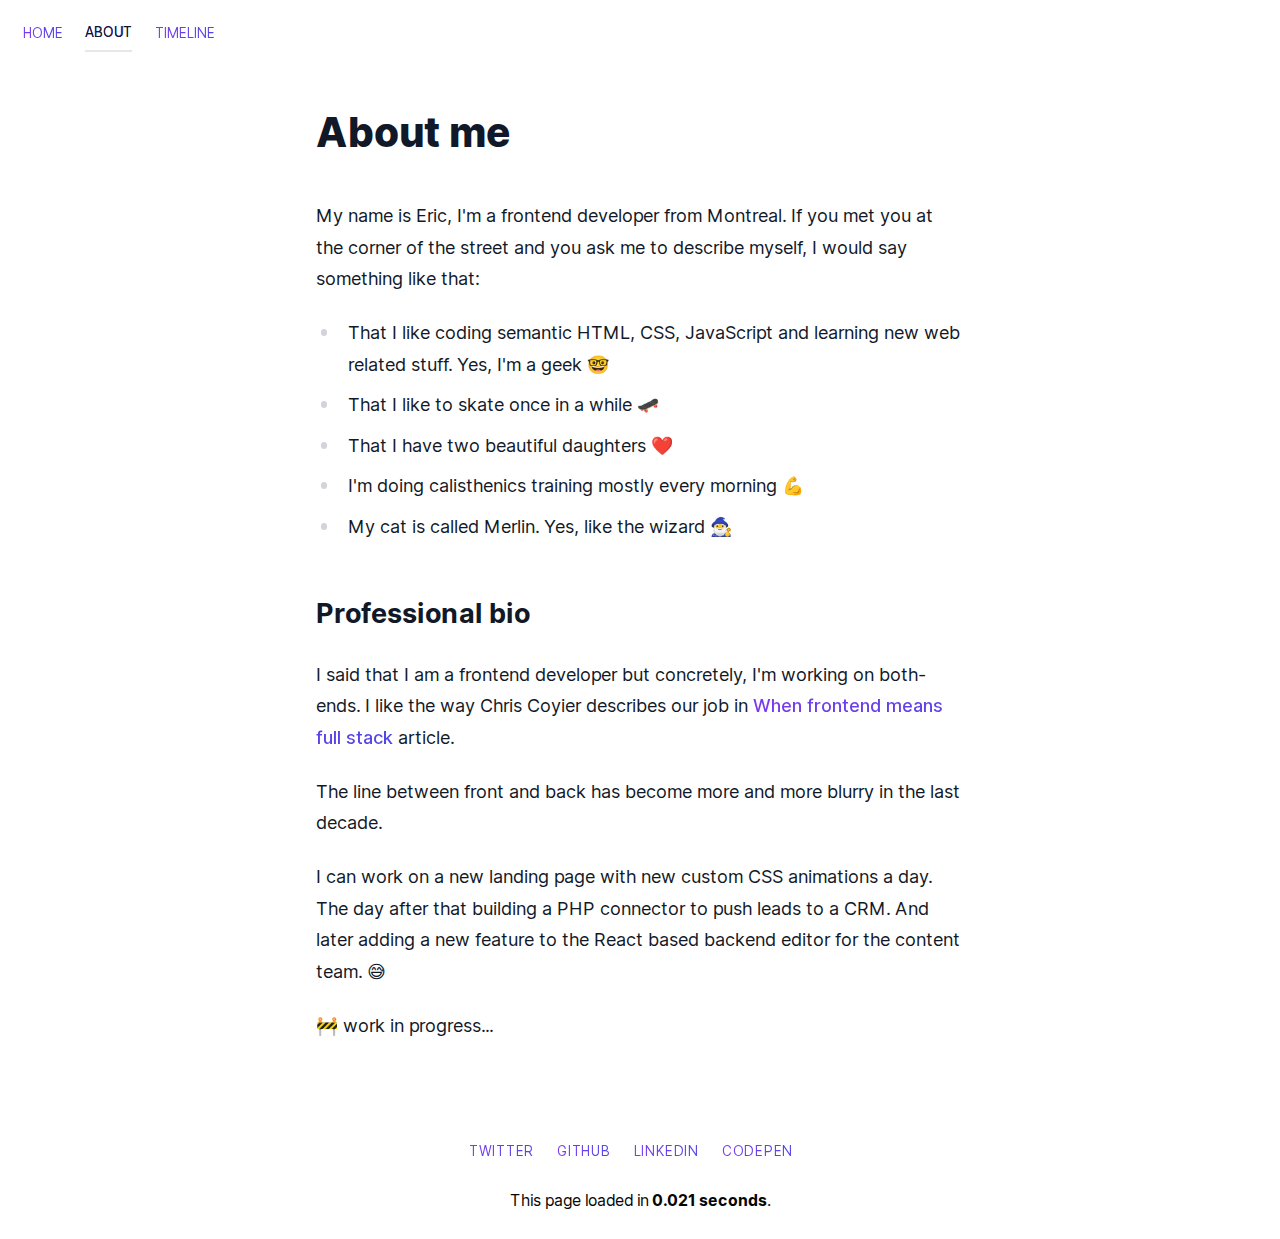
==== commit 16c2d716: "deploy: ericvalois/ericvalois.com@83fa72e349c11b8016c1daa9d2a2eeeeecb438f0" ====
--- a/about/index.html
+++ b/about/index.html
@@ -69,12 +69,28 @@
 
 
     <main class="px-4 max-w-3xl mx-auto">
-      <div class="prose dark:prose-dark py-10 lg:py-16 max-w-xl mx-auto">
-  <h1>About me</h1>
-  <p>
-   Under construction
-  </p>
+      <div class="py-10">
+	<div class="prose dark:prose-dark  max-w-xl mx-auto mb-10">
+  		<h1 class="mb-10">About me</h1>
+	</div>
 
+	<div class="prose dark:prose-dark max-w-xl mx-auto">
+		<p>My name is Eric, I'm a frontend developer from Montreal. If you met you at the corner of the street and you ask me to describe myself, I would say something like that:</p>
+
+		<ul>
+			<li>That I like coding semantic HTML, CSS, JavaScript and learning new web related stuff. Yes, I'm a geek 🤓</li>
+			<li>That I like to skate once in a while 🛹</li>
+			<li>That I have two beautiful daughters ❤️</li>
+			<li>I'm doing calisthenics training mostly every morning 💪</li>
+			<li>My cat is called Merlin. Yes, like the wizard 🧙‍♂️</li>
+		</ul>
+
+		<h2>Professional bio</h2>
+		<p>I said that I am a frontend developer but concretely, I'm working on both-ends. I like the way Chris Coyier describes our job in <a href="https://increment.com/frontend/when-frontend-means-full-stack/" target="_blank" rel="noopener">When frontend means full stack</a> article.</p>
+		<p>The line between front and back has become more and more blurry in the last decade.</p>
+		<p>I can work on a new landing page with new custom CSS animations a day. The day after that building a PHP connector to push leads to a CRM. And later adding a new feature to the React based backend editor for the content team. 😅</p>
+		<p>🚧 work in progress...</p>
+	</div>
 </div>
     </main>
 
--- a/assets/main.css
+++ b/assets/main.css
@@ -1 +1,3 @@
-/*! modern-normalize v1.0.0 | MIT License | https://github.com/sindresorhus/modern-normalize */:root{-moz-tab-size:4;-o-tab-size:4;tab-size:4}html{line-height:1.15;-webkit-text-size-adjust:100%}body{margin:0;font-family:system-ui,-apple-system,Segoe UI,Roboto,Helvetica,Arial,sans-serif,Apple Color Emoji,Segoe UI Emoji}hr{height:0;color:inherit}abbr[title]{-webkit-text-decoration:underline dotted;text-decoration:underline dotted}b,strong{font-weight:bolder}code,kbd,pre,samp{font-family:ui-monospace,SFMono-Regular,Consolas,Liberation Mono,Menlo,monospace;font-size:1em}small{font-size:80%}sub,sup{font-size:75%;line-height:0;position:relative;vertical-align:baseline}sub{bottom:-.25em}sup{top:-.5em}table{text-indent:0;border-color:inherit}button,input,optgroup,select,textarea{font-family:inherit;font-size:100%;line-height:1.15;margin:0}button,select{text-transform:none}[type=button],button{-webkit-appearance:button}legend{padding:0}progress{vertical-align:baseline}summary{display:list-item}blockquote,dd,dl,figure,h1,h2,h3,h4,h5,h6,hr,p,pre{margin:0}button{background-color:transparent;background-image:none}button:focus{outline:1px dotted;outline:5px auto -webkit-focus-ring-color}fieldset,ol,ul{margin:0;padding:0}ol,ul{list-style:none}html{font-family:Inter,ui-sans-serif,system-ui;line-height:1.5}body{font-family:inherit;line-height:inherit}*,:after,:before{box-sizing:border-box;border:0 solid #e5e7eb}hr{border-top-width:1px}img{border-style:solid}textarea{resize:vertical}input::-moz-placeholder,textarea::-moz-placeholder{color:#9ca3af}input:-ms-input-placeholder,textarea:-ms-input-placeholder{color:#9ca3af}input::placeholder,textarea::placeholder{color:#9ca3af}button{cursor:pointer}table{border-collapse:collapse}h1,h2,h3,h4,h5,h6{font-size:inherit;font-weight:inherit}a{color:inherit;text-decoration:inherit}button,input,optgroup,select,textarea{padding:0;line-height:inherit;color:inherit}code,kbd,pre,samp{font-family:ui-monospace,SFMono-Regular,Menlo,Monaco,Consolas,Liberation Mono,Courier New,monospace}audio,canvas,embed,iframe,img,object,svg,video{display:block;vertical-align:middle}img,video{max-width:100%;height:auto}html{font-size:18px}body{font-size:1rem}.icon{width:1em;height:1em}.filter-hover:not(:disabled):hover{filter:brightness(120%) hue-rotate(2deg)}@media (prefers-color-scheme:light){.filter-hover:not(:disabled):hover{filter:brightness(80%) hue-rotate(2deg)}}.dark\:prose-dark p a:not(:disabled):hover,.link:not(:disabled):hover,p a:not(:disabled):hover{filter:brightness(120%) hue-rotate(2deg)}@media (prefers-color-scheme:light){.dark\:prose-dark p a:not(:disabled):hover,.link:not(:disabled):hover,p a:not(:disabled):hover{filter:brightness(80%) hue-rotate(2deg)}}.dark\:prose-dark p a,.link,p a{-webkit-background-clip:text;background-clip:text;background-image:linear-gradient(90deg,var(--tw-gradient-stops));--tw-gradient-from:#7c3aed;--tw-gradient-stops:var(--tw-gradient-from),var(--tw-gradient-to,rgba(124,58,237,0));--tw-gradient-to:#4f46e5}@media (prefers-color-scheme:dark){.dark\:prose-dark p a,.link,p a{--tw-gradient-from:#a78bfa;--tw-gradient-stops:var(--tw-gradient-from),var(--tw-gradient-to,rgba(167,139,250,0));--tw-gradient-to:#818cf8}}.dark\:prose-dark p a,.link,p a{color:transparent;transition-property:all;transition-timing-function:cubic-bezier(.4,0,.2,1);transition-duration:.15s}.default-bg{background-size:200% auto;transition:all .4s ease;box-shadow:0 4px 6px rgba(50,50,93,.11),0 1px 3px rgba(0,0,0,.08);background-image:linear-gradient(90deg,#9f7aea 0,#667eea 50%,#9f7aea)}@-webkit-keyframes gradient{0%{background-position:0 50%}50%{background-position:100% 50%}to{background-position:0 50%}}@keyframes gradient{0%{background-position:0 50%}50%{background-position:100% 50%}to{background-position:0 50%}}.prose{color:#111827;max-width:65ch}.prose [class~=lead]{color:#4b5563;font-size:1.25em;line-height:1.6;margin-top:1.2em;margin-bottom:1.2em}.prose a{color:#1d4ed8;text-decoration:underline;font-weight:500}.prose a:hover{color:#1d4ed8;text-decoration:none}.prose strong{color:#111827;font-weight:600}.prose ol{counter-reset:list-counter;margin-top:1.25em;margin-bottom:1.25em}.prose ol>li{position:relative;counter-increment:list-counter;padding-left:1.75em}.prose ol>li:before{content:counter(list-counter) ".";position:absolute;font-weight:400;color:#6b7280;left:0}.prose ul>li{position:relative;padding-left:1.75em}.prose ul>li:before{content:"";position:absolute;background-color:#d1d5db;border-radius:50%;width:.375em;height:.375em;top:.6875em;left:.25em}.prose hr{border-color:#e5e7eb;border-top-width:1px;margin-top:3em;margin-bottom:3em}.prose blockquote{font-weight:500;font-style:italic;color:#111827;border-left-width:.25rem;border-left-color:#e5e7eb;quotes:"\201C""\201D""\2018""\2019";margin-top:1.6em;margin-bottom:1.6em;padding-left:1em}.prose blockquote p:first-of-type:before{content:open-quote}.prose blockquote p:last-of-type:after{content:close-quote}.prose h1{color:#111827;font-weight:800;font-size:2.25em;margin-top:0;margin-bottom:.8888889em;line-height:1.1111111}.prose h2{color:#111827;font-weight:700;font-size:1.5em;margin-top:2em;margin-bottom:1em;line-height:1.3333333}.prose h3{font-size:1.25em;margin-top:1.6em;margin-bottom:.6em;line-height:1.6}.prose h3,.prose h4{color:#111827;font-weight:600}.prose h4{margin-top:1.5em;margin-bottom:.5em;line-height:1.5}.prose figure figcaption{color:#6b7280;font-size:.875em;line-height:1.4285714;margin-top:.8571429em}.prose code{color:#111827;font-weight:600;font-size:.875em}.prose code:after,.prose code:before{content:"`"}.prose a code{color:#111827}.prose pre{color:#e5e7eb;background-color:#1f2937;overflow-x:auto;font-size:.875em;line-height:1.7142857;margin-top:1.7142857em;margin-bottom:1.7142857em;border-radius:.375rem;padding:.8571429em 1.1428571em}.prose pre code{background-color:transparent;border-width:0;border-radius:0;padding:0;font-weight:400;color:inherit;font-size:inherit;font-family:inherit;line-height:inherit}.prose pre code:after,.prose pre code:before{content:""}.prose table{width:100%;table-layout:auto;text-align:left;margin-top:2em;margin-bottom:2em;font-size:.875em;line-height:1.7142857}.prose thead{color:#111827;font-weight:600;border-bottom-width:1px;border-bottom-color:#d1d5db}.prose thead th{vertical-align:bottom;padding-right:.5714286em;padding-bottom:.5714286em;padding-left:.5714286em}.prose tbody tr{border-bottom-width:1px;border-bottom-color:#e5e7eb}.prose tbody tr:last-child{border-bottom-width:0}.prose tbody td{vertical-align:top;padding:.5714286em}.prose{font-size:1rem;line-height:1.75}.prose p{margin-top:1.25em;margin-bottom:1.25em}.prose figure,.prose img,.prose video{margin-top:2em;margin-bottom:2em}.prose figure>*{margin-top:0;margin-bottom:0}.prose h2 code{font-size:.875em}.prose h3 code{font-size:.9em}.prose ul{margin-top:1.25em;margin-bottom:1.25em}.prose li{margin-top:.5em;margin-bottom:.5em}.prose>ul>li p{margin-top:.75em;margin-bottom:.75em}.prose>ul>li>:first-child{margin-top:1.25em}.prose>ul>li>:last-child{margin-bottom:1.25em}.prose>ol>li>:first-child{margin-top:1.25em}.prose>ol>li>:last-child{margin-bottom:1.25em}.prose ol ol,.prose ol ul,.prose ul ol,.prose ul ul{margin-top:.75em;margin-bottom:.75em}.prose h2+*,.prose h3+*,.prose h4+*,.prose hr+*{margin-top:0}.prose thead th:first-child{padding-left:0}.prose thead th:last-child{padding-right:0}.prose tbody td:first-child{padding-left:0}.prose tbody td:last-child{padding-right:0}.prose>:first-child{margin-top:0}.prose>:last-child{margin-bottom:0}.prose h2 a{color:#111827;text-decoration:none}.prose-sm{font-size:.875rem;line-height:1.7142857}.prose-sm p{margin-top:1.1428571em;margin-bottom:1.1428571em}.prose-sm [class~=lead]{font-size:1.2857143em;line-height:1.5555556;margin-top:.8888889em;margin-bottom:.8888889em}.prose-sm blockquote{margin-top:1.3333333em;margin-bottom:1.3333333em;padding-left:1.1111111em}.prose-sm h1{font-size:2.1428571em;margin-top:0;margin-bottom:.8em;line-height:1.2}.prose-sm h2{font-size:1.4285714em;margin-top:1.6em;margin-bottom:.8em;line-height:1.4}.prose-sm h3{font-size:1.2857143em;margin-top:1.5555556em;margin-bottom:.4444444em;line-height:1.5555556}.prose-sm h4{margin-top:1.4285714em;margin-bottom:.5714286em;line-height:1.4285714}.prose-sm figure,.prose-sm img,.prose-sm video{margin-top:1.7142857em;margin-bottom:1.7142857em}.prose-sm figure>*{margin-top:0;margin-bottom:0}.prose-sm figure figcaption{font-size:.8571429em;line-height:1.3333333;margin-top:.6666667em}.prose-sm code{font-size:.8571429em}.prose-sm h2 code{font-size:.9em}.prose-sm h3 code{font-size:.8888889em}.prose-sm pre{font-size:.8571429em;line-height:1.6666667;margin-top:1.6666667em;margin-bottom:1.6666667em;border-radius:.25rem;padding:.6666667em 1em}.prose-sm ol,.prose-sm ul{margin-top:1.1428571em;margin-bottom:1.1428571em}.prose-sm li{margin-top:.2857143em;margin-bottom:.2857143em}.prose-sm ol>li{padding-left:1.5714286em}.prose-sm ol>li:before{left:0}.prose-sm ul>li{padding-left:1.5714286em}.prose-sm ul>li:before{height:.3571429em;width:.3571429em;top:.67857em;left:.2142857em}.prose-sm>ul>li p{margin-top:.5714286em;margin-bottom:.5714286em}.prose-sm>ul>li>:first-child{margin-top:1.1428571em}.prose-sm>ul>li>:last-child{margin-bottom:1.1428571em}.prose-sm>ol>li>:first-child{margin-top:1.1428571em}.prose-sm>ol>li>:last-child{margin-bottom:1.1428571em}.prose-sm ol ol,.prose-sm ol ul,.prose-sm ul ol,.prose-sm ul ul{margin-top:.5714286em;margin-bottom:.5714286em}.prose-sm hr{margin-top:2.8571429em;margin-bottom:2.8571429em}.prose-sm h2+*,.prose-sm h3+*,.prose-sm h4+*,.prose-sm hr+*{margin-top:0}.prose-sm table{font-size:.8571429em;line-height:1.5}.prose-sm thead th{padding-right:1em;padding-bottom:.6666667em;padding-left:1em}.prose-sm thead th:first-child{padding-left:0}.prose-sm thead th:last-child{padding-right:0}.prose-sm tbody td{padding:.6666667em 1em}.prose-sm tbody td:first-child{padding-left:0}.prose-sm tbody td:last-child{padding-right:0}.prose-sm>:first-child{margin-top:0}.prose-sm>:last-child{margin-bottom:0}@media (prefers-color-scheme:dark){.dark\:prose-dark{color:#fff}.dark\:prose-dark a{color:transparent;text-decoration:none;font-weight:400}.dark\:prose-dark a:hover{color:transparent;filter:brightness(120%) hue-rotate(2deg)}.dark\:prose-dark [class~=lead]{color:#fff;font-weight:400;margin-top:0}.dark\:prose-dark figure figcaption{color:#d1d5db}.dark\:prose-dark code{color:#fff}.dark\:prose-dark h1{color:#fff;margin-bottom:0}.dark\:prose-dark blockquote,.dark\:prose-dark h2,.dark\:prose-dark h3,.dark\:prose-dark h4,.dark\:prose-dark h5,.dark\:prose-dark h6,.dark\:prose-dark strong{color:#fff}.dark\:prose-dark ::-moz-selection{background-color:rgba(111,123,182,.20784313725490197)}.dark\:prose-dark ::selection{background-color:rgba(111,123,182,.20784313725490197)}.dark\:prose-dark ol>li:before{color:#e5e7eb}}.space-y-1>:not([hidden])~:not([hidden]){--tw-space-y-reverse:0;margin-top:calc(0.25rem*(1 - var(--tw-space-y-reverse)));margin-bottom:calc(0.25rem*var(--tw-space-y-reverse))}.space-y-2>:not([hidden])~:not([hidden]){--tw-space-y-reverse:0;margin-top:calc(0.5rem*(1 - var(--tw-space-y-reverse)));margin-bottom:calc(0.5rem*var(--tw-space-y-reverse))}.space-y-3>:not([hidden])~:not([hidden]){--tw-space-y-reverse:0;margin-top:calc(0.75rem*(1 - var(--tw-space-y-reverse)));margin-bottom:calc(0.75rem*var(--tw-space-y-reverse))}.space-y-4>:not([hidden])~:not([hidden]){--tw-space-y-reverse:0;margin-top:calc(1rem*(1 - var(--tw-space-y-reverse)));margin-bottom:calc(1rem*var(--tw-space-y-reverse))}.bg-clip-text{-webkit-background-clip:text;background-clip:text}.bg-white{--tw-bg-opacity:1;background-color:rgba(255,255,255,var(--tw-bg-opacity))}.bg-gray-200{--tw-bg-opacity:1;background-color:rgba(229,231,235,var(--tw-bg-opacity))}.bg-gray-800{--tw-bg-opacity:1;background-color:rgba(31,41,55,var(--tw-bg-opacity))}.bg-green-500{--tw-bg-opacity:1;background-color:rgba(16,185,129,var(--tw-bg-opacity))}.bg-blue-500{--tw-bg-opacity:1;background-color:rgba(59,130,246,var(--tw-bg-opacity))}.bg-purple-500{--tw-bg-opacity:1;background-color:rgba(139,92,246,var(--tw-bg-opacity))}@media (prefers-color-scheme:dark){.dark\:bg-black{--tw-bg-opacity:1;background-color:rgba(5,5,5,var(--tw-bg-opacity))}.dark\:bg-gray-800{--tw-bg-opacity:1;background-color:rgba(31,41,55,var(--tw-bg-opacity))}.dark\:bg-gray-900{--tw-bg-opacity:1;background-color:rgba(17,24,39,var(--tw-bg-opacity))}}.bg-gradient-to-r{background-image:linear-gradient(90deg,var(--tw-gradient-stops))}.from-purple-600{--tw-gradient-from:#7c3aed;--tw-gradient-stops:var(--tw-gradient-from),var(--tw-gradient-to,rgba(124,58,237,0))}.to-indigo-600{--tw-gradient-to:#4f46e5}@media (prefers-color-scheme:dark){.dark\:from-purple-400{--tw-gradient-from:#a78bfa;--tw-gradient-stops:var(--tw-gradient-from),var(--tw-gradient-to,rgba(167,139,250,0))}.dark\:to-indigo-400{--tw-gradient-to:#818cf8}}.bg-opacity-20{--tw-bg-opacity:0.2}.border-transparent{border-color:transparent}.border-white{--tw-border-opacity:1;border-color:rgba(255,255,255,var(--tw-border-opacity))}.border-gray-50{--tw-border-opacity:1;border-color:rgba(249,250,251,var(--tw-border-opacity))}.border-gray-200{--tw-border-opacity:1;border-color:rgba(229,231,235,var(--tw-border-opacity))}@media (prefers-color-scheme:dark){.dark\:border-current{border-color:currentColor}.dark\:border-black{--tw-border-opacity:1;border-color:rgba(5,5,5,var(--tw-border-opacity))}}.rounded{border-radius:.25rem}.rounded-md{border-radius:.375rem}.rounded-full{border-radius:9999px}.border-4{border-width:4px}.border{border-width:1px}.border-b-2{border-bottom-width:2px}.inline-block{display:inline-block}.inline{display:inline}.flex{display:flex}.inline-flex{display:inline-flex}.table{display:table}.grid{display:grid}.flex-col{flex-direction:column}.flex-wrap{flex-wrap:wrap}.items-center{align-items:center}.justify-center{justify-content:center}.justify-between{justify-content:space-between}.flex-1{flex:1 1 0%}.flex-none{flex:none}.font-sans{font-family:Inter,ui-sans-serif,system-ui}.font-normal{font-weight:400}.font-medium{font-weight:500}.font-semibold{font-weight:600}.font-bold{font-weight:700}.h-px{height:1px}.h-full{height:100%}.text-xs{font-size:.75rem;line-height:1rem}.text-sm{font-size:.875rem;line-height:1.25rem}.text-base{font-size:1rem;line-height:1.5rem}.text-lg{font-size:1.125rem;line-height:1.75rem}.text-4xl{font-size:2.25rem;line-height:2.5rem}.leading-none{line-height:1}.list-none{list-style-type:none}.my-4{margin-top:1rem;margin-bottom:1rem}.mx-auto{margin-left:auto;margin-right:auto}.mt-0{margin-top:0}.mb-0{margin-bottom:0}.mr-1{margin-right:.25rem}.mb-3{margin-bottom:.75rem}.mr-4{margin-right:1rem}.ml-4{margin-left:1rem}.mr-5{margin-right:1.25rem}.mb-6{margin-bottom:1.5rem}.mb-8{margin-bottom:2rem}.mt-10{margin-top:2.5rem}.mt-12{margin-top:3rem}.mb-12{margin-bottom:3rem}.mb-16{margin-bottom:4rem}.mb-32{margin-bottom:8rem}.-mt-2{margin-top:-.5rem}.-mb-12{margin-bottom:-3rem}.max-w-xl{max-width:36rem}.max-w-3xl{max-width:48rem}.object-cover{-o-object-fit:cover;object-fit:cover}.object-center{-o-object-position:center;object-position:center}.focus\:outline-none:focus{outline:2px solid transparent;outline-offset:2px}.overflow-hidden{overflow:hidden}.overflow-x-auto{overflow-x:auto}.p-3{padding:.75rem}.py-2{padding-top:.5rem;padding-bottom:.5rem}.px-2{padding-left:.5rem;padding-right:.5rem}.py-3{padding-top:.75rem;padding-bottom:.75rem}.px-3{padding-left:.75rem;padding-right:.75rem}.py-4{padding-top:1rem;padding-bottom:1rem}.px-4{padding-left:1rem;padding-right:1rem}.px-5{padding-left:1.25rem;padding-right:1.25rem}.px-6{padding-left:1.5rem;padding-right:1.5rem}.py-10{padding-top:2.5rem;padding-bottom:2.5rem}.pt-1{padding-top:.25rem}.pt-2{padding-top:.5rem}.pr-4{padding-right:1rem}.pb-6{padding-bottom:1.5rem}.absolute{position:absolute}.inset-0{top:0;right:0;bottom:0;left:0}*{--tw-shadow:0 0 transparent}.shadow{--tw-shadow:0 1px 3px 0 rgba(0,0,0,0.1),0 1px 2px 0 rgba(0,0,0,0.06);box-shadow:var(--tw-ring-offset-shadow,0 0 transparent),var(--tw-ring-shadow,0 0 transparent),var(--tw-shadow)}*{--tw-ring-inset:var(--tw-empty,/*!*/ /*!*/);--tw-ring-offset-width:0px;--tw-ring-offset-color:#fff;--tw-ring-color:rgba(59,130,246,0.5);--tw-ring-offset-shadow:0 0 transparent;--tw-ring-shadow:0 0 transparent}.focus\:ring-2:focus{--tw-ring-offset-shadow:var(--tw-ring-inset) 0 0 0 var(--tw-ring-offset-width) var(--tw-ring-offset-color);--tw-ring-shadow:var(--tw-ring-inset) 0 0 0 calc(2px + var(--tw-ring-offset-width)) var(--tw-ring-color);box-shadow:var(--tw-ring-offset-shadow),var(--tw-ring-shadow),var(--tw-shadow,0 0 transparent)}.focus\:ring-offset-white:focus{--tw-ring-offset-color:#fff}.focus\:ring-offset-2:focus{--tw-ring-offset-width:2px}.focus\:ring-gray-900:focus{--tw-ring-opacity:1;--tw-ring-color:rgba(17,24,39,var(--tw-ring-opacity))}.text-center{text-align:center}.text-transparent{color:transparent}.text-black{--tw-text-opacity:1;color:rgba(5,5,5,var(--tw-text-opacity))}.text-white{--tw-text-opacity:1;color:rgba(255,255,255,var(--tw-text-opacity))}.text-gray-400{--tw-text-opacity:1;color:rgba(156,163,175,var(--tw-text-opacity))}.text-gray-500{--tw-text-opacity:1;color:rgba(107,114,128,var(--tw-text-opacity))}.text-gray-600{--tw-text-opacity:1;color:rgba(75,85,99,var(--tw-text-opacity))}.text-gray-700{--tw-text-opacity:1;color:rgba(55,65,81,var(--tw-text-opacity))}.text-gray-900{--tw-text-opacity:1;color:rgba(17,24,39,var(--tw-text-opacity))}.text-green-800{--tw-text-opacity:1;color:rgba(6,95,70,var(--tw-text-opacity))}.text-blue-800{--tw-text-opacity:1;color:rgba(30,64,175,var(--tw-text-opacity))}.text-purple-800{--tw-text-opacity:1;color:rgba(91,33,182,var(--tw-text-opacity))}@media (prefers-color-scheme:dark){.dark\:text-black{--tw-text-opacity:1;color:rgba(5,5,5,var(--tw-text-opacity))}.dark\:text-white{--tw-text-opacity:1;color:rgba(255,255,255,var(--tw-text-opacity))}.dark\:text-gray-200{--tw-text-opacity:1;color:rgba(229,231,235,var(--tw-text-opacity))}.dark\:text-gray-300{--tw-text-opacity:1;color:rgba(209,213,219,var(--tw-text-opacity))}.dark\:text-green-200{--tw-text-opacity:1;color:rgba(167,243,208,var(--tw-text-opacity))}.dark\:text-blue-200{--tw-text-opacity:1;color:rgba(191,219,254,var(--tw-text-opacity))}.dark\:text-purple-200{--tw-text-opacity:1;color:rgba(221,214,254,var(--tw-text-opacity))}}.uppercase{text-transform:uppercase}.tracking-wider{letter-spacing:.05em}.w-12{width:3rem}.w-px{width:1px}.w-full{width:100%}.gap-2{gap:.5rem}.grid-cols-2{grid-template-columns:repeat(2,minmax(0,1fr))}.grid-rows-2{grid-template-rows:repeat(2,minmax(0,1fr))}.transition-all{transition-property:all;transition-timing-function:cubic-bezier(.4,0,.2,1);transition-duration:.15s}.transition-colors{transition-property:background-color,border-color,color,fill,stroke;transition-timing-function:cubic-bezier(.4,0,.2,1);transition-duration:.15s}.transition-shadow{transition-property:box-shadow;transition-timing-function:cubic-bezier(.4,0,.2,1);transition-duration:.15s}.duration-200{transition-duration:.2s}@-webkit-keyframes spin{to{transform:rotate(1turn)}}@keyframes spin{to{transform:rotate(1turn)}}@-webkit-keyframes ping{75%,to{transform:scale(2);opacity:0}}@keyframes ping{75%,to{transform:scale(2);opacity:0}}@-webkit-keyframes pulse{50%{opacity:.5}}@keyframes pulse{50%{opacity:.5}}@-webkit-keyframes bounce{0%,to{transform:translateY(-25%);-webkit-animation-timing-function:cubic-bezier(.8,0,1,1);animation-timing-function:cubic-bezier(.8,0,1,1)}50%{transform:none;-webkit-animation-timing-function:cubic-bezier(0,0,.2,1);animation-timing-function:cubic-bezier(0,0,.2,1)}}@keyframes bounce{0%,to{transform:translateY(-25%);-webkit-animation-timing-function:cubic-bezier(.8,0,1,1);animation-timing-function:cubic-bezier(.8,0,1,1)}50%{transform:none;-webkit-animation-timing-function:cubic-bezier(0,0,.2,1);animation-timing-function:cubic-bezier(0,0,.2,1)}}@media (min-width:640px){.sm\:w-auto{width:auto}}@media (min-width:768px){.md\:space-y-0>:not([hidden])~:not([hidden]){--tw-space-y-reverse:0;margin-top:calc(0px*(1 - var(--tw-space-y-reverse)));margin-bottom:calc(0px*var(--tw-space-y-reverse))}.md\:space-x-3>:not([hidden])~:not([hidden]){--tw-space-x-reverse:0;margin-right:calc(0.75rem*var(--tw-space-x-reverse));margin-left:calc(0.75rem*(1 - var(--tw-space-x-reverse)))}.md\:space-x-4>:not([hidden])~:not([hidden]){--tw-space-x-reverse:0;margin-right:calc(1rem*var(--tw-space-x-reverse));margin-left:calc(1rem*(1 - var(--tw-space-x-reverse)))}.md\:flex-row{flex-direction:row}.md\:items-center{align-items:center}.md\:mb-12{margin-bottom:3rem}.md\:-mb-12{margin-bottom:-3rem}.md\:text-center{text-align:center}.md\:w-auto{width:auto}}@media (min-width:1024px){.lg\:py-16{padding-top:4rem;padding-bottom:4rem}}+/*! tailwindcss v2.0.3 | MIT License | https://tailwindcss.com */
+
+/*! modern-normalize v1.0.0 | MIT License | https://github.com/sindresorhus/modern-normalize */:root{-moz-tab-size:4;-o-tab-size:4;tab-size:4}html{line-height:1.15;-webkit-text-size-adjust:100%}body{margin:0;font-family:system-ui,-apple-system,Segoe UI,Roboto,Helvetica,Arial,sans-serif,Apple Color Emoji,Segoe UI Emoji}hr{height:0;color:inherit}abbr[title]{-webkit-text-decoration:underline dotted;text-decoration:underline dotted}b,strong{font-weight:bolder}code,kbd,pre,samp{font-family:ui-monospace,SFMono-Regular,Consolas,Liberation Mono,Menlo,monospace;font-size:1em}small{font-size:80%}sub,sup{font-size:75%;line-height:0;position:relative;vertical-align:baseline}sub{bottom:-.25em}sup{top:-.5em}table{text-indent:0;border-color:inherit}button,input,optgroup,select,textarea{font-family:inherit;font-size:100%;line-height:1.15;margin:0}button,select{text-transform:none}[type=button],button{-webkit-appearance:button}legend{padding:0}progress{vertical-align:baseline}summary{display:list-item}blockquote,dd,dl,figure,h1,h2,h3,h4,h5,h6,hr,p,pre{margin:0}button{background-color:transparent;background-image:none}button:focus{outline:1px dotted;outline:5px auto -webkit-focus-ring-color}fieldset,ol,ul{margin:0;padding:0}ol,ul{list-style:none}html{font-family:Inter,ui-sans-serif,system-ui;line-height:1.5}body{font-family:inherit;line-height:inherit}*,:after,:before{box-sizing:border-box;border:0 solid #e5e7eb}hr{border-top-width:1px}img{border-style:solid}textarea{resize:vertical}input::-moz-placeholder,textarea::-moz-placeholder{opacity:1;color:#9ca3af}input:-ms-input-placeholder,textarea:-ms-input-placeholder{opacity:1;color:#9ca3af}input::placeholder,textarea::placeholder{opacity:1;color:#9ca3af}button{cursor:pointer}table{border-collapse:collapse}h1,h2,h3,h4,h5,h6{font-size:inherit;font-weight:inherit}a{color:inherit;text-decoration:inherit}button,input,optgroup,select,textarea{padding:0;line-height:inherit;color:inherit}code,kbd,pre,samp{font-family:ui-monospace,SFMono-Regular,Menlo,Monaco,Consolas,Liberation Mono,Courier New,monospace}audio,canvas,embed,iframe,img,object,svg,video{display:block;vertical-align:middle}img,video{max-width:100%;height:auto}html{font-size:18px}body{font-size:1rem}.icon{width:1em;height:1em}.filter-hover:not(:disabled):hover{filter:brightness(120%) hue-rotate(2deg)}@media (prefers-color-scheme:light){.filter-hover:not(:disabled):hover{filter:brightness(80%) hue-rotate(2deg)}}.dark\:prose-dark p a:not(:disabled):hover,.link:not(:disabled):hover,p a:not(:disabled):hover{filter:brightness(120%) hue-rotate(2deg)}@media (prefers-color-scheme:light){.dark\:prose-dark p a:not(:disabled):hover,.link:not(:disabled):hover,p a:not(:disabled):hover{filter:brightness(80%) hue-rotate(2deg)}}.dark\:prose-dark p a,.link,p a{-webkit-background-clip:text;background-clip:text;background-image:linear-gradient(90deg,var(--tw-gradient-stops));--tw-gradient-from:#7c3aed;--tw-gradient-stops:var(--tw-gradient-from),var(--tw-gradient-to,rgba(124,58,237,0));--tw-gradient-to:#4f46e5}@media (prefers-color-scheme:dark){.dark\:prose-dark p a,.link,p a{--tw-gradient-from:#a78bfa;--tw-gradient-stops:var(--tw-gradient-from),var(--tw-gradient-to,rgba(167,139,250,0));--tw-gradient-to:#818cf8}}.dark\:prose-dark p a,.link,p a{color:transparent;transition-property:all;transition-timing-function:cubic-bezier(.4,0,.2,1);transition-duration:.15s}.default-bg{background-size:200% auto;transition:all .4s ease;box-shadow:0 4px 6px rgba(50,50,93,.11),0 1px 3px rgba(0,0,0,.08);background-image:linear-gradient(90deg,#9f7aea 0,#667eea 50%,#9f7aea)}@-webkit-keyframes gradient{0%{background-position:0 50%}50%{background-position:100% 50%}to{background-position:0 50%}}@keyframes gradient{0%{background-position:0 50%}50%{background-position:100% 50%}to{background-position:0 50%}}.prose{color:#111827;max-width:65ch}.prose [class~=lead]{color:#4b5563;font-size:1.25em;line-height:1.6;margin-top:1.2em;margin-bottom:1.2em}.prose a{color:#1d4ed8;text-decoration:underline;font-weight:500}.prose a:hover{color:#1d4ed8;text-decoration:none}.prose strong{color:#111827;font-weight:600}.prose ol{counter-reset:list-counter;margin-top:1.25em;margin-bottom:1.25em}.prose ol>li{position:relative;counter-increment:list-counter;padding-left:1.75em}.prose ol>li:before{content:counter(list-counter) ".";position:absolute;font-weight:400;color:#6b7280;left:0}.prose ul>li{position:relative;padding-left:1.75em}.prose ul>li:before{content:"";position:absolute;background-color:#d1d5db;border-radius:50%;width:.375em;height:.375em;top:.6875em;left:.25em}.prose hr{border-color:#e5e7eb;border-top-width:1px;margin-top:3em;margin-bottom:3em}.prose blockquote{font-weight:500;font-style:italic;color:#111827;border-left-width:.25rem;border-left-color:#e5e7eb;quotes:"\201C""\201D""\2018""\2019";margin-top:1.6em;margin-bottom:1.6em;padding-left:1em}.prose blockquote p:first-of-type:before{content:open-quote}.prose blockquote p:last-of-type:after{content:close-quote}.prose h1{color:#111827;font-weight:800;font-size:2.25em;margin-top:0;margin-bottom:.8888889em;line-height:1.1111111}.prose h2{color:#111827;font-weight:700;font-size:1.5em;margin-top:2em;margin-bottom:1em;line-height:1.3333333}.prose h3{font-size:1.25em;margin-top:1.6em;margin-bottom:.6em;line-height:1.6}.prose h3,.prose h4{color:#111827;font-weight:600}.prose h4{margin-top:1.5em;margin-bottom:.5em;line-height:1.5}.prose figure figcaption{color:#6b7280;font-size:.875em;line-height:1.4285714;margin-top:.8571429em}.prose code{color:#111827;font-weight:600;font-size:.875em}.prose code:after,.prose code:before{content:"`"}.prose a code{color:#111827}.prose pre{color:#e5e7eb;background-color:#1f2937;overflow-x:auto;font-size:.875em;line-height:1.7142857;margin-top:1.7142857em;margin-bottom:1.7142857em;border-radius:.375rem;padding:.8571429em 1.1428571em}.prose pre code{background-color:transparent;border-width:0;border-radius:0;padding:0;font-weight:400;color:inherit;font-size:inherit;font-family:inherit;line-height:inherit}.prose pre code:after,.prose pre code:before{content:""}.prose table{width:100%;table-layout:auto;text-align:left;margin-top:2em;margin-bottom:2em;font-size:.875em;line-height:1.7142857}.prose thead{color:#111827;font-weight:600;border-bottom-width:1px;border-bottom-color:#d1d5db}.prose thead th{vertical-align:bottom;padding-right:.5714286em;padding-bottom:.5714286em;padding-left:.5714286em}.prose tbody tr{border-bottom-width:1px;border-bottom-color:#e5e7eb}.prose tbody tr:last-child{border-bottom-width:0}.prose tbody td{vertical-align:top;padding:.5714286em}.prose{font-size:1rem;line-height:1.75}.prose p{margin-top:1.25em;margin-bottom:1.25em}.prose figure,.prose img,.prose video{margin-top:2em;margin-bottom:2em}.prose figure>*{margin-top:0;margin-bottom:0}.prose h2 code{font-size:.875em}.prose h3 code{font-size:.9em}.prose ul{margin-top:1.25em;margin-bottom:1.25em}.prose li{margin-top:.5em;margin-bottom:.5em}.prose>ul>li p{margin-top:.75em;margin-bottom:.75em}.prose>ul>li>:first-child{margin-top:1.25em}.prose>ul>li>:last-child{margin-bottom:1.25em}.prose>ol>li>:first-child{margin-top:1.25em}.prose>ol>li>:last-child{margin-bottom:1.25em}.prose ol ol,.prose ol ul,.prose ul ol,.prose ul ul{margin-top:.75em;margin-bottom:.75em}.prose h2+*,.prose h3+*,.prose h4+*,.prose hr+*{margin-top:0}.prose thead th:first-child{padding-left:0}.prose thead th:last-child{padding-right:0}.prose tbody td:first-child{padding-left:0}.prose tbody td:last-child{padding-right:0}.prose>:first-child{margin-top:0}.prose>:last-child{margin-bottom:0}.prose h2 a{color:#111827;text-decoration:none}.prose-sm{font-size:.875rem;line-height:1.7142857}.prose-sm p{margin-top:1.1428571em;margin-bottom:1.1428571em}.prose-sm [class~=lead]{font-size:1.2857143em;line-height:1.5555556;margin-top:.8888889em;margin-bottom:.8888889em}.prose-sm blockquote{margin-top:1.3333333em;margin-bottom:1.3333333em;padding-left:1.1111111em}.prose-sm h1{font-size:2.1428571em;margin-top:0;margin-bottom:.8em;line-height:1.2}.prose-sm h2{font-size:1.4285714em;margin-top:1.6em;margin-bottom:.8em;line-height:1.4}.prose-sm h3{font-size:1.2857143em;margin-top:1.5555556em;margin-bottom:.4444444em;line-height:1.5555556}.prose-sm h4{margin-top:1.4285714em;margin-bottom:.5714286em;line-height:1.4285714}.prose-sm figure,.prose-sm img,.prose-sm video{margin-top:1.7142857em;margin-bottom:1.7142857em}.prose-sm figure>*{margin-top:0;margin-bottom:0}.prose-sm figure figcaption{font-size:.8571429em;line-height:1.3333333;margin-top:.6666667em}.prose-sm code{font-size:.8571429em}.prose-sm h2 code{font-size:.9em}.prose-sm h3 code{font-size:.8888889em}.prose-sm pre{font-size:.8571429em;line-height:1.6666667;margin-top:1.6666667em;margin-bottom:1.6666667em;border-radius:.25rem;padding:.6666667em 1em}.prose-sm ol,.prose-sm ul{margin-top:1.1428571em;margin-bottom:1.1428571em}.prose-sm li{margin-top:.2857143em;margin-bottom:.2857143em}.prose-sm ol>li{padding-left:1.5714286em}.prose-sm ol>li:before{left:0}.prose-sm ul>li{padding-left:1.5714286em}.prose-sm ul>li:before{height:.3571429em;width:.3571429em;top:.67857em;left:.2142857em}.prose-sm>ul>li p{margin-top:.5714286em;margin-bottom:.5714286em}.prose-sm>ul>li>:first-child{margin-top:1.1428571em}.prose-sm>ul>li>:last-child{margin-bottom:1.1428571em}.prose-sm>ol>li>:first-child{margin-top:1.1428571em}.prose-sm>ol>li>:last-child{margin-bottom:1.1428571em}.prose-sm ol ol,.prose-sm ol ul,.prose-sm ul ol,.prose-sm ul ul{margin-top:.5714286em;margin-bottom:.5714286em}.prose-sm hr{margin-top:2.8571429em;margin-bottom:2.8571429em}.prose-sm h2+*,.prose-sm h3+*,.prose-sm h4+*,.prose-sm hr+*{margin-top:0}.prose-sm table{font-size:.8571429em;line-height:1.5}.prose-sm thead th{padding-right:1em;padding-bottom:.6666667em;padding-left:1em}.prose-sm thead th:first-child{padding-left:0}.prose-sm thead th:last-child{padding-right:0}.prose-sm tbody td{padding:.6666667em 1em}.prose-sm tbody td:first-child{padding-left:0}.prose-sm tbody td:last-child{padding-right:0}.prose-sm>:first-child{margin-top:0}.prose-sm>:last-child{margin-bottom:0}@media (prefers-color-scheme:dark){.dark\:prose-dark{color:#fff}.dark\:prose-dark a{color:transparent;text-decoration:none;font-weight:400}.dark\:prose-dark a:hover{color:transparent;filter:brightness(120%) hue-rotate(2deg)}.dark\:prose-dark [class~=lead]{color:#fff;font-weight:400;margin-top:0}.dark\:prose-dark figure figcaption{color:#d1d5db}.dark\:prose-dark code{color:#fff}.dark\:prose-dark h1{color:#fff;margin-bottom:0}.dark\:prose-dark blockquote,.dark\:prose-dark h2,.dark\:prose-dark h3,.dark\:prose-dark h4,.dark\:prose-dark h5,.dark\:prose-dark h6,.dark\:prose-dark strong{color:#fff}.dark\:prose-dark ::-moz-selection{background-color:rgba(111,123,182,.20784313725490197)}.dark\:prose-dark ::selection{background-color:rgba(111,123,182,.20784313725490197)}.dark\:prose-dark ol>li:before{color:#e5e7eb}}.space-y-1>:not([hidden])~:not([hidden]){--tw-space-y-reverse:0;margin-top:calc(0.25rem*(1 - var(--tw-space-y-reverse)));margin-bottom:calc(0.25rem*var(--tw-space-y-reverse))}.space-y-2>:not([hidden])~:not([hidden]){--tw-space-y-reverse:0;margin-top:calc(0.5rem*(1 - var(--tw-space-y-reverse)));margin-bottom:calc(0.5rem*var(--tw-space-y-reverse))}.space-y-3>:not([hidden])~:not([hidden]){--tw-space-y-reverse:0;margin-top:calc(0.75rem*(1 - var(--tw-space-y-reverse)));margin-bottom:calc(0.75rem*var(--tw-space-y-reverse))}.space-y-4>:not([hidden])~:not([hidden]){--tw-space-y-reverse:0;margin-top:calc(1rem*(1 - var(--tw-space-y-reverse)));margin-bottom:calc(1rem*var(--tw-space-y-reverse))}.bg-clip-text{-webkit-background-clip:text;background-clip:text}.bg-white{--tw-bg-opacity:1;background-color:rgba(255,255,255,var(--tw-bg-opacity))}.bg-gray-200{--tw-bg-opacity:1;background-color:rgba(229,231,235,var(--tw-bg-opacity))}.bg-gray-800{--tw-bg-opacity:1;background-color:rgba(31,41,55,var(--tw-bg-opacity))}.bg-green-500{--tw-bg-opacity:1;background-color:rgba(16,185,129,var(--tw-bg-opacity))}.bg-blue-500{--tw-bg-opacity:1;background-color:rgba(59,130,246,var(--tw-bg-opacity))}.bg-purple-500{--tw-bg-opacity:1;background-color:rgba(139,92,246,var(--tw-bg-opacity))}@media (prefers-color-scheme:dark){.dark\:bg-black{--tw-bg-opacity:1;background-color:rgba(5,5,5,var(--tw-bg-opacity))}.dark\:bg-gray-800{--tw-bg-opacity:1;background-color:rgba(31,41,55,var(--tw-bg-opacity))}.dark\:bg-gray-900{--tw-bg-opacity:1;background-color:rgba(17,24,39,var(--tw-bg-opacity))}}.bg-gradient-to-r{background-image:linear-gradient(90deg,var(--tw-gradient-stops))}.from-purple-600{--tw-gradient-from:#7c3aed;--tw-gradient-stops:var(--tw-gradient-from),var(--tw-gradient-to,rgba(124,58,237,0))}.to-indigo-600{--tw-gradient-to:#4f46e5}@media (prefers-color-scheme:dark){.dark\:from-purple-400{--tw-gradient-from:#a78bfa;--tw-gradient-stops:var(--tw-gradient-from),var(--tw-gradient-to,rgba(167,139,250,0))}.dark\:to-indigo-400{--tw-gradient-to:#818cf8}}.bg-opacity-20{--tw-bg-opacity:0.2}.border-transparent{border-color:transparent}.border-white{--tw-border-opacity:1;border-color:rgba(255,255,255,var(--tw-border-opacity))}.border-gray-50{--tw-border-opacity:1;border-color:rgba(249,250,251,var(--tw-border-opacity))}.border-gray-200{--tw-border-opacity:1;border-color:rgba(229,231,235,var(--tw-border-opacity))}@media (prefers-color-scheme:dark){.dark\:border-current{border-color:currentColor}.dark\:border-black{--tw-border-opacity:1;border-color:rgba(5,5,5,var(--tw-border-opacity))}}.rounded{border-radius:.25rem}.rounded-md{border-radius:.375rem}.rounded-full{border-radius:9999px}.border-4{border-width:4px}.border{border-width:1px}.border-b-2{border-bottom-width:2px}.inline-block{display:inline-block}.inline{display:inline}.flex{display:flex}.inline-flex{display:inline-flex}.table{display:table}.grid{display:grid}.flex-col{flex-direction:column}.flex-wrap{flex-wrap:wrap}.items-center{align-items:center}.justify-center{justify-content:center}.justify-between{justify-content:space-between}.flex-1{flex:1 1 0%}.flex-none{flex:none}.font-sans{font-family:Inter,ui-sans-serif,system-ui}.font-normal{font-weight:400}.font-medium{font-weight:500}.font-semibold{font-weight:600}.font-bold{font-weight:700}.h-px{height:1px}.h-full{height:100%}.text-xs{font-size:.75rem;line-height:1rem}.text-sm{font-size:.875rem;line-height:1.25rem}.text-base{font-size:1rem;line-height:1.5rem}.text-3xl{font-size:1.875rem;line-height:2.25rem}.leading-none{line-height:1}.list-none{list-style-type:none}.my-4{margin-top:1rem;margin-bottom:1rem}.mx-auto{margin-left:auto;margin-right:auto}.mt-0{margin-top:0}.mb-0{margin-bottom:0}.mr-1{margin-right:.25rem}.mb-2{margin-bottom:.5rem}.mb-3{margin-bottom:.75rem}.mr-4{margin-right:1rem}.ml-4{margin-left:1rem}.mr-5{margin-right:1.25rem}.mb-6{margin-bottom:1.5rem}.mt-8{margin-top:2rem}.mb-8{margin-bottom:2rem}.mb-10{margin-bottom:2.5rem}.mt-12{margin-top:3rem}.mb-12{margin-bottom:3rem}.mb-32{margin-bottom:8rem}.-mt-2{margin-top:-.5rem}.-mb-12{margin-bottom:-3rem}.max-w-xl{max-width:36rem}.max-w-3xl{max-width:48rem}.object-cover{-o-object-fit:cover;object-fit:cover}.object-center{-o-object-position:center;object-position:center}.focus\:outline-none:focus{outline:2px solid transparent;outline-offset:2px}.overflow-hidden{overflow:hidden}.overflow-x-auto{overflow-x:auto}.p-3{padding:.75rem}.py-2{padding-top:.5rem;padding-bottom:.5rem}.px-2{padding-left:.5rem;padding-right:.5rem}.py-3{padding-top:.75rem;padding-bottom:.75rem}.px-3{padding-left:.75rem;padding-right:.75rem}.py-4{padding-top:1rem;padding-bottom:1rem}.px-4{padding-left:1rem;padding-right:1rem}.px-5{padding-left:1.25rem;padding-right:1.25rem}.px-6{padding-left:1.5rem;padding-right:1.5rem}.py-10{padding-top:2.5rem;padding-bottom:2.5rem}.pt-1{padding-top:.25rem}.pt-2{padding-top:.5rem}.pr-4{padding-right:1rem}.pb-6{padding-bottom:1.5rem}.absolute{position:absolute}.inset-0{top:0;right:0;bottom:0;left:0}*{--tw-shadow:0 0 transparent}.shadow{--tw-shadow:0 1px 3px 0 rgba(0,0,0,0.1),0 1px 2px 0 rgba(0,0,0,0.06);box-shadow:var(--tw-ring-offset-shadow,0 0 transparent),var(--tw-ring-shadow,0 0 transparent),var(--tw-shadow)}*{--tw-ring-inset:var(--tw-empty,/*!*/ /*!*/);--tw-ring-offset-width:0px;--tw-ring-offset-color:#fff;--tw-ring-color:rgba(59,130,246,0.5);--tw-ring-offset-shadow:0 0 transparent;--tw-ring-shadow:0 0 transparent}.focus\:ring-2:focus{--tw-ring-offset-shadow:var(--tw-ring-inset) 0 0 0 var(--tw-ring-offset-width) var(--tw-ring-offset-color);--tw-ring-shadow:var(--tw-ring-inset) 0 0 0 calc(2px + var(--tw-ring-offset-width)) var(--tw-ring-color);box-shadow:var(--tw-ring-offset-shadow),var(--tw-ring-shadow),var(--tw-shadow,0 0 transparent)}.focus\:ring-offset-white:focus{--tw-ring-offset-color:#fff}.focus\:ring-offset-2:focus{--tw-ring-offset-width:2px}.focus\:ring-gray-900:focus{--tw-ring-opacity:1;--tw-ring-color:rgba(17,24,39,var(--tw-ring-opacity))}.text-center{text-align:center}.text-transparent{color:transparent}.text-black{--tw-text-opacity:1;color:rgba(5,5,5,var(--tw-text-opacity))}.text-white{--tw-text-opacity:1;color:rgba(255,255,255,var(--tw-text-opacity))}.text-gray-400{--tw-text-opacity:1;color:rgba(156,163,175,var(--tw-text-opacity))}.text-gray-500{--tw-text-opacity:1;color:rgba(107,114,128,var(--tw-text-opacity))}.text-gray-600{--tw-text-opacity:1;color:rgba(75,85,99,var(--tw-text-opacity))}.text-gray-700{--tw-text-opacity:1;color:rgba(55,65,81,var(--tw-text-opacity))}.text-gray-900{--tw-text-opacity:1;color:rgba(17,24,39,var(--tw-text-opacity))}.text-green-800{--tw-text-opacity:1;color:rgba(6,95,70,var(--tw-text-opacity))}.text-blue-800{--tw-text-opacity:1;color:rgba(30,64,175,var(--tw-text-opacity))}.text-purple-800{--tw-text-opacity:1;color:rgba(91,33,182,var(--tw-text-opacity))}@media (prefers-color-scheme:dark){.dark\:text-black{--tw-text-opacity:1;color:rgba(5,5,5,var(--tw-text-opacity))}.dark\:text-white{--tw-text-opacity:1;color:rgba(255,255,255,var(--tw-text-opacity))}.dark\:text-gray-200{--tw-text-opacity:1;color:rgba(229,231,235,var(--tw-text-opacity))}.dark\:text-gray-300{--tw-text-opacity:1;color:rgba(209,213,219,var(--tw-text-opacity))}.dark\:text-green-200{--tw-text-opacity:1;color:rgba(167,243,208,var(--tw-text-opacity))}.dark\:text-blue-200{--tw-text-opacity:1;color:rgba(191,219,254,var(--tw-text-opacity))}.dark\:text-purple-200{--tw-text-opacity:1;color:rgba(221,214,254,var(--tw-text-opacity))}}.uppercase{text-transform:uppercase}.tracking-wider{letter-spacing:.05em}.w-12{width:3rem}.w-px{width:1px}.w-full{width:100%}.gap-2{gap:.5rem}.grid-cols-2{grid-template-columns:repeat(2,minmax(0,1fr))}.grid-rows-2{grid-template-rows:repeat(2,minmax(0,1fr))}.transition-all{transition-property:all;transition-timing-function:cubic-bezier(.4,0,.2,1);transition-duration:.15s}.transition-colors{transition-property:background-color,border-color,color,fill,stroke;transition-timing-function:cubic-bezier(.4,0,.2,1);transition-duration:.15s}.transition-shadow{transition-property:box-shadow;transition-timing-function:cubic-bezier(.4,0,.2,1);transition-duration:.15s}.duration-200{transition-duration:.2s}@-webkit-keyframes spin{to{transform:rotate(1turn)}}@keyframes spin{to{transform:rotate(1turn)}}@-webkit-keyframes ping{75%,to{transform:scale(2);opacity:0}}@keyframes ping{75%,to{transform:scale(2);opacity:0}}@-webkit-keyframes pulse{50%{opacity:.5}}@keyframes pulse{50%{opacity:.5}}@-webkit-keyframes bounce{0%,to{transform:translateY(-25%);-webkit-animation-timing-function:cubic-bezier(.8,0,1,1);animation-timing-function:cubic-bezier(.8,0,1,1)}50%{transform:none;-webkit-animation-timing-function:cubic-bezier(0,0,.2,1);animation-timing-function:cubic-bezier(0,0,.2,1)}}@keyframes bounce{0%,to{transform:translateY(-25%);-webkit-animation-timing-function:cubic-bezier(.8,0,1,1);animation-timing-function:cubic-bezier(.8,0,1,1)}50%{transform:none;-webkit-animation-timing-function:cubic-bezier(0,0,.2,1);animation-timing-function:cubic-bezier(0,0,.2,1)}}@media (min-width:640px){.sm\:w-auto{width:auto}}@media (min-width:768px){.md\:space-y-0>:not([hidden])~:not([hidden]){--tw-space-y-reverse:0;margin-top:calc(0px*(1 - var(--tw-space-y-reverse)));margin-bottom:calc(0px*var(--tw-space-y-reverse))}.md\:space-x-3>:not([hidden])~:not([hidden]){--tw-space-x-reverse:0;margin-right:calc(0.75rem*var(--tw-space-x-reverse));margin-left:calc(0.75rem*(1 - var(--tw-space-x-reverse)))}.md\:space-x-4>:not([hidden])~:not([hidden]){--tw-space-x-reverse:0;margin-right:calc(1rem*var(--tw-space-x-reverse));margin-left:calc(1rem*(1 - var(--tw-space-x-reverse)))}.md\:flex-row{flex-direction:row}.md\:items-center{align-items:center}.md\:mb-12{margin-bottom:3rem}.md\:-mb-12{margin-bottom:-3rem}.md\:text-center{text-align:center}.md\:w-auto{width:auto}}@media (min-width:1024px){.lg\:text-lg{font-size:1.125rem;line-height:1.75rem}.lg\:text-4xl{font-size:2.25rem;line-height:2.5rem}.lg\:mb-3{margin-bottom:.75rem}.lg\:mt-12{margin-top:3rem}.lg\:mb-20{margin-bottom:5rem}.lg\:py-16{padding-top:4rem;padding-bottom:4rem}}